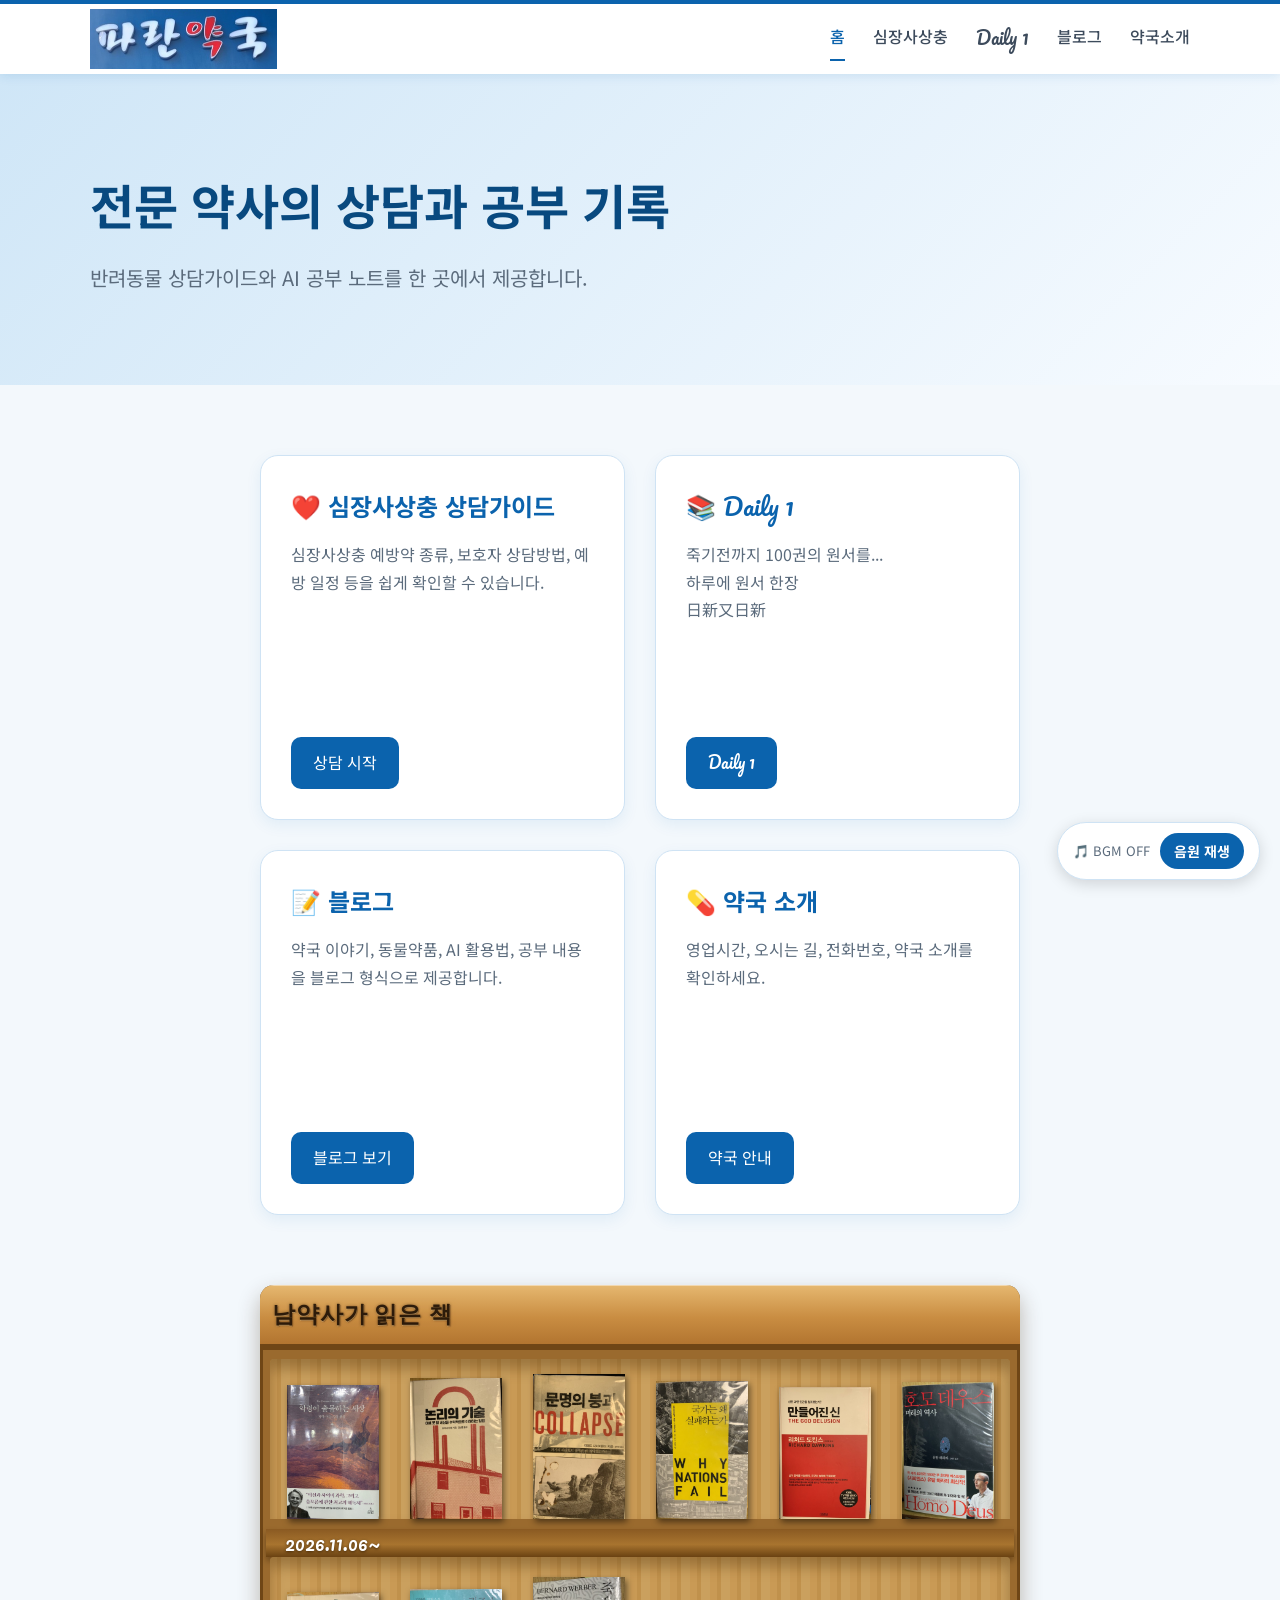
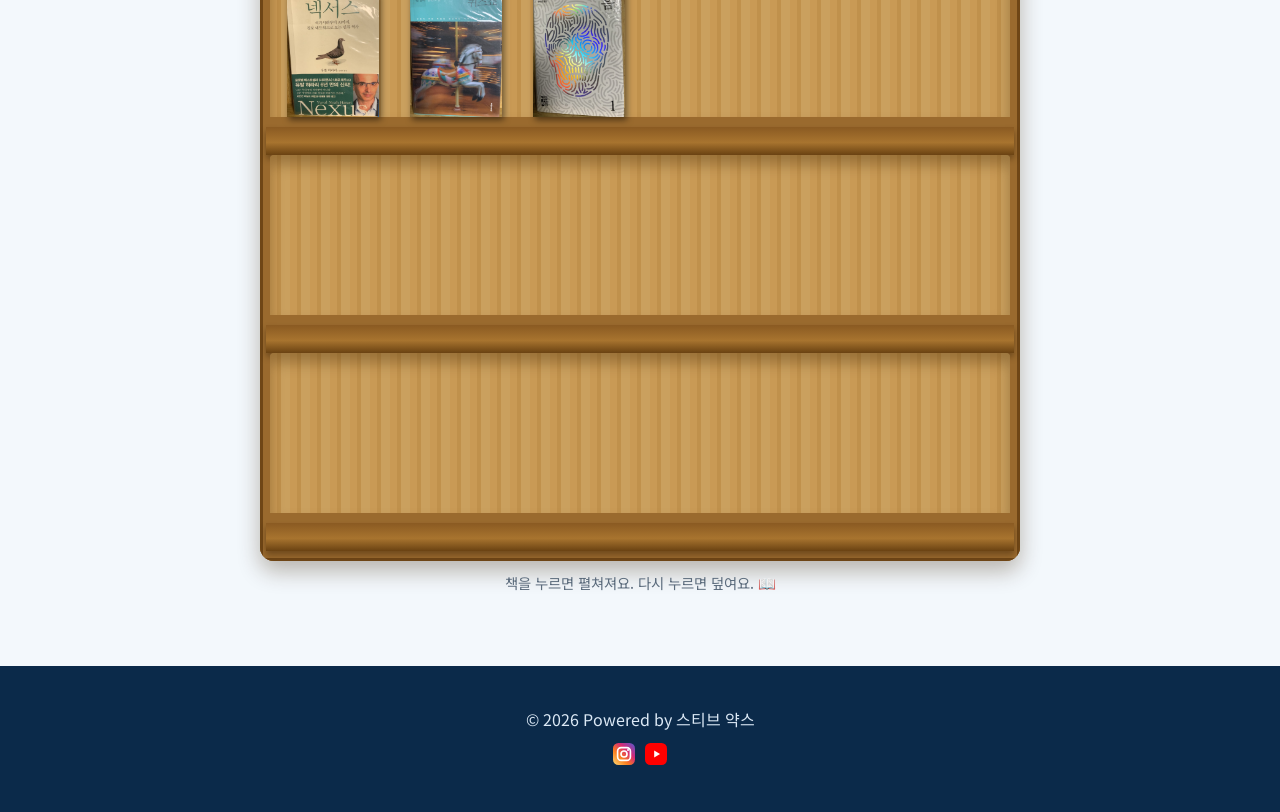
==== index.html @ 3ac812b0 "Anchor links for the 8 new books on the read-books shelf Co-Authored-By: Claude Sonnet 5.5 <noreply@" ====
<!DOCTYPE html>
<html lang="ko">
<head>
<meta charset="UTF-8">
<meta name="viewport" content="width=device-width, initial-scale=1.0">
<title>파란약국</title>
<link rel="icon" href="favicon-paran.ico?v=3" sizes="any">
<link rel="icon" type="image/png" sizes="32x32" href="favicon-paran-32.png?v=3">
<link rel="apple-touch-icon" href="favicon-paran-180.png?v=3">

<link rel="preconnect" href="https://fonts.googleapis.com">
<link rel="stylesheet" href="https://fonts.googleapis.com/css2?family=Pacifico&display=swap">
<link rel="stylesheet" href="style.css?v=20261079">

</head>

<body>

<header>

<div class="container">

<nav>

<a class="logo" href="index.html"><img src="sign.png" alt="파란약국"></a>

<div class="menu">

<a href="index.html" class="active">홈</a>

<a href="heartworm.html">심장사상충</a>

<a class="daily-link" href="study/index.html">Daily 1</a>

<a href="https://namyaksa.wixsite.com/paran" target="_blank" rel="noopener noreferrer">블로그</a>

<a href="https://map.naver.com/p/search/%ED%8C%8C%EB%9E%80%EC%95%BD%EA%B5%AD/place/11704833?placePath=/home?bk_query=%ED%8C%8C%EB%9E%80%EC%95%BD%EA%B5%AD&entry=pll&from=map&fromNxList=true&fromPanelNum=2&timestamp=202610221010&locale=ko&svcName=map_pcv5&searchText=%ED%8C%8C%EB%9E%80%EC%95%BD%EA%B5%AD&searchType=place&c=15.00,0,0,0,dh">약국소개</a>

</div>

</nav>

</div>

</header>

<section class="hero">

<div class="container">

<h1>전문 약사의 상담과 공부 기록</h1>

<p>

반려동물 상담가이드와 AI 공부 노트를 한 곳에서 제공합니다.

</p>

</div>

</section>

<div class="container">

<div class="cards">

<div class="card">

<h2>❤️ 심장사상충 상담가이드</h2>

<p>

심장사상충 예방약 종류, 보호자 상담방법,

예방 일정 등을 쉽게 확인할 수 있습니다.

</p>

<a class="btn" href="heartworm.html">

상담 시작

</a>

</div>

<div class="card">

<h2>📚 <span class="daily-font">Daily 1</span></h2>

<p>

죽기전까지 100권의 원서를...
<br>
하루에 원서 한장
<br>
日新又日新  

</p>

<a class="btn daily-link" href="study/index.html">

Daily 1

</a>

</div>

<div class="card">

<h2>📝 블로그</h2>

<p>

약국 이야기,

동물약품,

AI 활용법,

공부 내용을

블로그 형식으로 제공합니다.

</p>

<a class="btn" href="https://namyaksa.wixsite.com/paran">

블로그 보기

</a>

</div>

<div class="card">

<h2>💊 약국 소개</h2>

<p>

영업시간,

오시는 길,

전화번호,

약국 소개를 확인하세요.

</p>

<a class="btn" href="https://map.naver.com/p/search/%ED%8C%8C%EB%9E%80%EC%95%BD%EA%B5%AD/place/11704833?placePath=/home?bk_query=%ED%8C%8C%EB%9E%80%EC%95%BD%EA%B5%AD&entry=pll&from=map&fromNxList=true&fromPanelNum=2&timestamp=202610221010&locale=ko&svcName=map_pcv5&searchText=%ED%8C%8C%EB%9E%80%EC%95%BD%EA%B5%AD&searchType=place&c=15.00,0,0,0,dh">

약국 안내

</a>

</div>

</div>



<div class="bookcase-section home-case" id="readCase">
<div class="bc-wrap">
<div class="bc-bar"><div class="bc-bar-title">남약사가 읽은 책</div></div>
<div class="bc" id="readBody"></div>
</div>
<p class="bc-note" style="text-align:center;">책을 누르면 펼쳐져요. 다시 누르면 덮여요. 📖</p>
</div>
<script>
(function(){
  // 원서가 아닌, 남약사가 읽은 책. 새로 읽은 책은 한 줄씩 추가하세요. (title, year=읽은 때, cover, spread=펼친 쪽 사진, color)
  var BOOKS=[
    {title:'악령이 출몰하는 세상',year:'2026.11.06~',cover:'books/demon-haunted-world.jpg',spread:'books/spread-demon-haunted-world.jpg',url:'https://namyaksa.wixsite.com/paran/%EB%B3%B5%EC%A0%9C-%EC%9B%90%EC%84%9C-%EC%9D%BD%EA%B8%B0#demon',color:'#4a3358'},
    {title:'논리의 기술',year:'',cover:'books/logic-art.jpg',spread:'books/spread-logic-art.jpg',url:'https://namyaksa.wixsite.com/paran/%EB%B3%B5%EC%A0%9C-%EC%9B%90%EC%84%9C-%EC%9D%BD%EA%B8%B0#logic',color:'#555'},
    {title:'문명의 붕괴',year:'',cover:'books/collapse.jpg',spread:'books/spread-collapse.jpg',url:'https://namyaksa.wixsite.com/paran/%EB%B3%B5%EC%A0%9C-%EC%9B%90%EC%84%9C-%EC%9D%BD%EA%B8%B0#collapse',color:'#555'},
    {title:'국가는 왜 실패하는가',year:'',cover:'books/why-nations-fail.jpg',spread:'books/spread-why-nations-fail.jpg',url:'https://namyaksa.wixsite.com/paran/%EB%B3%B5%EC%A0%9C-%EC%9B%90%EC%84%9C-%EC%9D%BD%EA%B8%B0#whynationsfail',color:'#555'},
    {title:'만들어진 신',year:'',cover:'books/god-delusion.jpg',spread:'books/spread-god-delusion.jpg',url:'https://namyaksa.wixsite.com/paran/%EB%B3%B5%EC%A0%9C-%EC%9B%90%EC%84%9C-%EC%9D%BD%EA%B8%B0#delusion',color:'#555'},
    {title:'호모 데우스',year:'',cover:'books/homo-deus.jpg',spread:'books/spread-homo-deus.jpg',url:'https://namyaksa.wixsite.com/paran/%EB%B3%B5%EC%A0%9C-%EC%9B%90%EC%84%9C-%EC%9D%BD%EA%B8%B0#homodeus',color:'#555'},
    {title:'넥서스',year:'',cover:'books/nexus.jpg',spread:'books/spread-nexus.jpg',url:'https://namyaksa.wixsite.com/paran/%EB%B3%B5%EC%A0%9C-%EC%9B%90%EC%84%9C-%EC%9D%BD%EA%B8%B0#nexus',color:'#555'},
    {title:'퀴즈쇼',year:'',cover:'books/quiz-show.jpg',spread:'books/spread-quiz-show.jpg',url:'https://namyaksa.wixsite.com/paran/%EB%B3%B5%EC%A0%9C-%EC%9B%90%EC%84%9C-%EC%9D%BD%EA%B8%B0#quizzshow',color:'#555'},
    {title:'죽음 1',year:'',cover:'books/death-1.jpg',spread:'books/spread-death-1.jpg',url:'https://namyaksa.wixsite.com/paran/%EB%B3%B5%EC%A0%9C-%EC%9B%90%EC%84%9C-%EC%9D%BD%EA%B8%B0#death',color:'#555'}
  ];
  var ROWS=4, PER=6, body=document.getElementById('readBody'); if(!body) return;
  function closeAll(except){ var o=body.querySelectorAll('.opening'); for(var i=0;i<o.length;i++) if(o[i]!==except) o[i].classList.remove('opening'); }
  body.addEventListener('click',function(e){
    var bk=e.target.closest&&e.target.closest('.bc-book'); if(!bk){ closeAll(); return; }
    var bd=BOOKS[[].indexOf.call(body.querySelectorAll('.bc-book'),bk)]||{};
    if(bk.classList.contains('opening')){ bk.classList.remove('opening'); return; }
    closeAll(bk);
    var rr=bk.getBoundingClientRect(), cc=body.getBoundingClientRect(), w=rr.width;
    var lo=cc.left+6-rr.left+w, hi=cc.right-6-rr.left-w, sh=Math.min(Math.max(w/2,lo),Math.max(hi,lo));
    bk.style.setProperty('--shift',sh+'px'); bk.classList.add('opening');
    if(bd.url){ setTimeout(function(){ location.href=bd.url; setTimeout(function(){ bk.classList.remove('opening'); },2500); },1300); }
  });
  window.addEventListener('pageshow',function(){ closeAll(); });
  for(var r=0;r<ROWS;r++){
    var row=document.createElement('div'); row.className='bc-row';
    var slots=document.createElement('div'); slots.className='bc-slots';
    for(var c=0;c<PER;c++){
      var slot=document.createElement('div'); slot.className='bc-slot';
      var b=BOOKS[r*PER+c];
      if(b){
        var el=document.createElement('div'); el.className='bc-book'; el.style.cursor='pointer'; el.title=b.title+(b.url?' — 누르면 책 소개로 이동':'');
        if(b.spread){ el.classList.add('has-sp'); el.style.setProperty('--sp','url('+new URL(b.spread,location.href).href+')'); var pg=document.createElement('div'); pg.className='bc-pages'; el.appendChild(pg); }
        if(b.cover){ var im=document.createElement('img'); im.src=b.cover; im.alt=b.title; im.loading='lazy';
          var cv=document.createElement('div'); cv.className='bc-cover'; cv.appendChild(im);
          if(b.spread){ var bb=document.createElement('div'); bb.className='bc-back'; cv.appendChild(bb); }
          el.appendChild(cv); }
        else { el.style.background=b.color; var t=document.createElement('div'); t.className='bc-t'; t.textContent=b.title; el.appendChild(t); }
        slot.appendChild(el);
      }
      slots.appendChild(slot);
    }
    row.appendChild(slots); body.appendChild(row);
    var plank=document.createElement('div'); plank.className='bc-plank';
    for(var k=0;k<PER;k++){ var yr=document.createElement('div'); yr.className='bc-year'; var bk2=BOOKS[r*PER+k]; yr.textContent=(bk2&&bk2.year)?bk2.year:''; plank.appendChild(yr); }
    body.appendChild(plank);
  }
})();
</script>

</div>

<footer>

© 2026 Powered by 스티브 약스
<br><span class="footer-tools"><a class="hit-counter" href="https://hits.sh/namyaksa.github.io/index/" target="_blank" rel="noopener noreferrer" title="방문자 수"><img src="https://hits.sh/namyaksa.github.io/index.svg?label=%EC%A1%B0%ED%9A%8C%EC%88%98&color=0b63ad&labelColor=0b2a4a&style=flat-square" alt="조회수" height="20" onerror="this.parentNode.style.display='none'"></a><a class="sns-link" href="https://www.instagram.com/nam_possible" target="_blank" rel="noopener noreferrer" title="인스타그램" aria-label="인스타그램"><svg viewBox="0 0 24 24" width="22" height="22" aria-hidden="true"><defs><linearGradient id="iga" x1="0" y1="1" x2="1" y2="0"><stop offset="0" stop-color="#feda75"/><stop offset=".35" stop-color="#fa7e1e"/><stop offset=".65" stop-color="#d62976"/><stop offset="1" stop-color="#4f5bd5"/></linearGradient></defs><rect width="24" height="24" rx="6" fill="url(#iga)"/><rect x="5" y="5" width="14" height="14" rx="4" fill="none" stroke="#fff" stroke-width="1.8"/><circle cx="12" cy="12" r="3.3" fill="none" stroke="#fff" stroke-width="1.8"/><circle cx="16.4" cy="7.6" r="1.1" fill="#fff"/></svg></a><a class="sns-link" href="https://www.youtube.com/channel/UCJ436Z4bcXkbFxcrO3i72GA?view_as=subscriber" target="_blank" rel="noopener noreferrer" title="유튜브" aria-label="유튜브"><svg viewBox="0 0 24 24" width="22" height="22" aria-hidden="true"><rect width="24" height="24" rx="6" fill="#ff0000"/><path d="M10 8.2v7.6l6.4-3.8z" fill="#fff"/></svg></a></span>

</footer>
<!-- BGM 오디오 및 ON/OFF 버튼 -->
<audio id="bgmAudio" loop preload="none">
<source src="home-bgm.mp3" type="audio/mp3">
</audio>
<div class="bgm-player-box">
<span class="bgm-status" id="bgmStatus">🎵 BGM OFF</span>
<button class="bgm-btn" id="bgmToggleBtn" type="button">음원 재생</button>
</div>
<script>
(function(){
var a=document.getElementById("bgmAudio"),b=document.getElementById("bgmToggleBtn"),t=document.getElementById("bgmStatus");
b.addEventListener("click",function(){
if(a.paused){a.play().then(function(){b.textContent="음원 정지";t.textContent="🎵 BGM ON";}).catch(function(){alert("오디오를 재생하지 못했어요.");});}
else{a.pause();b.textContent="음원 재생";t.textContent="🎵 BGM OFF";}
});
})();
</script>
<script src="app.js"></script>
</body>
</html>
---- style.css ----
/* ===========================
   파란약국 홈페이지
   style.css  (홈 · 공부방 공통, 파란약국 블루톤)
=========================== */

/* Google Font */
@import url('https://fonts.googleapis.com/css2?family=Noto+Sans+KR:wght@300;400;500;700&family=Pacifico&display=swap');

/* 파란약국 색상 (간판의 파란색 기준) */
:root{
    --blue:#0b63ad;        /* 대표 파랑 */
    --blue-dark:#08497f;   /* 진한 파랑 (호버, 강조 제목) */
    --blue-soft:#e4f1fb;   /* 연한 파랑 (태그, 구분선) */
    --blue-line:#cfe3f4;   /* 카드 테두리 */
    --hero-from:#cfe6f7;
    --hero-to:#f7fbff;
    --bg:#f3f8fc;
    --text:#1f2d3d;
    --sub:#5b6b7c;
    --navy:#0b2a4a;        /* 푸터 */
}

/* Reset */
*{
    margin:0;
    padding:0;
    box-sizing:border-box;
}

html{
    scroll-behavior:smooth;
}

body{
    font-family:'Noto Sans KR',sans-serif;
    background:var(--bg);
    color:var(--text);
    line-height:1.7;
}

/* 공통 */
.container{
    width:1100px;
    max-width:95%;
    margin:auto;
}

/* Header */

header{
    background:#ffffff;
    border-top:4px solid var(--blue);
    box-shadow:0 2px 10px rgba(11,99,173,.12);
    position:sticky;
    top:0;
    z-index:999;
}

nav{
    display:flex;
    justify-content:space-between;
    align-items:center;
    height:70px;
}

.logo{
    font-size:28px;
    font-weight:700;
    color:var(--blue);
    text-decoration:none;
}

.logo img{
    display:block;
    height:60px;
    width:auto;
}

.menu{
    display:flex;
    gap:28px;
}

.menu a{
    text-decoration:none;
    color:#3d4b5c;
    font-weight:500;
    padding:6px 0;
    border-bottom:2px solid transparent;
    transition:.25s;
}

.menu a:hover,
.menu a.active{
    color:var(--blue);
    border-bottom-color:var(--blue);
}

/* Daily 1 은 어디서나 손글씨 로고체 */
.daily-font,
.daily-link{
    font-family:'Pacifico','Brush Script MT',cursive !important;
    font-weight:400 !important;
}
.menu a.daily-link{
    font-size:1.1em;
}

/* 메뉴 안의 Daily 1 은 메뉴 글자색을 따라가게 (선택됐을 때 흰색) */
.menu a .daily-font{
    color:inherit;
}

/* Hero */

.hero{
    background:linear-gradient(135deg,var(--hero-from),var(--hero-to));
    padding:90px 0;
}

.hero h1{
    font-size:48px;
    color:var(--blue-dark);
    margin-bottom:15px;
}

.hero p{
    font-size:20px;
    color:var(--sub);
}

/* 카드 */

.cards{
    display:grid;
    grid-template-columns:repeat(2,minmax(0,1fr));
    gap:30px;
    max-width:760px;
    margin:70px auto;
}

.card{
    aspect-ratio:1/1;
    display:flex;
    flex-direction:column;
    justify-content:space-between;
    align-items:flex-start;
    background:white;
    border:1px solid var(--blue-line);
    border-radius:18px;
    padding:30px;
    box-shadow:0 5px 15px rgba(11,99,173,.08);
    transition:.25s;
}

.card:hover{
    transform:translateY(-8px);
    box-shadow:0 10px 25px rgba(11,99,173,.16);
}

.card h2{
    color:var(--blue);
    margin-bottom:15px;
    font-size:24px;
}

.card p{
    color:var(--sub);
    margin-bottom:20px;
    flex:1;
}

/* 버튼 */

.btn{
    display:inline-block;
    padding:12px 22px;
    background:var(--blue);
    color:white;
    border-radius:10px;
    text-decoration:none;
    transition:.25s;
}

.btn:hover{
    background:var(--blue-dark);
}

/* 본문 링크 */

.post-detail a{
    color:var(--blue);
}

/* 입력칸 */

input[type="text"]:focus{
    outline:2px solid var(--blue);
    border-color:var(--blue);
}

/* Footer */

footer{
    background:var(--navy);
    color:#dbe8f5;
    padding:40px;
    text-align:center;
    margin-top:70px;
}

.hit-counter{display:inline-block;margin-top:10px;line-height:0;}
.footer-tools{display:inline-flex;align-items:center;gap:10px;margin-top:10px;}
.footer-tools .hit-counter{margin-top:0;}
.sns-link{display:inline-block;line-height:0;transition:transform .2s;}
.sns-link:hover{transform:translateY(-2px);}
.hit-footer{text-align:center;padding:26px 16px 30px;color:#5b6b7c;font-size:14px;}

/* 모바일 */

@media(max-width:768px){

nav{
    flex-direction:column;
    height:auto;
    padding:20px 0;
}

.menu{
    margin-top:12px;
    width:100%;
    display:grid;
    grid-template-columns:repeat(6,1fr);
    gap:8px;
    padding:0 4px 4px;
}

.menu a{
    grid-column:span 2;
}

.menu a:nth-child(n+4){
    grid-column:span 3;
}

.menu a{
    text-align:center;
    padding:10px 4px;
    font-size:14px;
    background:var(--blue-soft);
    border:1px solid var(--blue-line);
    border-radius:10px;
    border-bottom:1px solid var(--blue-line);
    white-space:nowrap;
}

.menu a:hover,
.menu a.active{
    background:var(--blue);
    color:#fff;
    border-color:var(--blue);
}

.hero{
    padding:60px 20px;
}

.hero h1{
    font-size:34px;
}

.hero p{
    font-size:17px;
}

.cards{
    gap:14px;
}

.card{
    aspect-ratio:auto;
    padding:18px;
}

.card h2{
    font-size:17px;
    margin-bottom:8px;
}

.card p{
    font-size:13px;
    line-height:1.5;
    margin-bottom:10px;
}

.btn{
    padding:9px 14px;
    font-size:14px;
}

/* 공부방: 좁은 화면에서 양옆 여백 */
.search-box,
.toolbar,
.post-list{
    padding-left:16px;
    padding-right:16px;
}

}

/* 홈 BGM 플레이어 (오른쪽 아래 떠 있는 버튼) */
.bgm-player-box{
    position:fixed;
    bottom:20px;
    right:20px;
    background:#fff;
    padding:10px 15px;
    border-radius:30px;
    box-shadow:0 4px 15px rgba(0,0,0,.15);
    display:flex;
    align-items:center;
    gap:10px;
    z-index:1000;
    border:1px solid var(--blue-line);
}
.bgm-btn{
    background:var(--blue);
    color:#fff;
    border:none;
    padding:8px 14px;
    border-radius:20px;
    cursor:pointer;
    font-weight:bold;
    font-size:14px;
    font-family:inherit;
    transition:background .2s;
}
.bgm-btn:hover{background:var(--blue-dark)}
.bgm-status{font-size:13px;color:var(--sub)}
/* 맨 위로 버튼이 BGM 플레이어에 가려지지 않게 */
#topBtn{bottom:90px !important;z-index:1001 !important}

/* 책장 (홈) */
.bc{border-radius:12px;background:#9a6a2e;padding:12px 10px 10px;box-shadow:inset 0 0 0 3px #6f4616,0 8px 18px rgba(60,35,5,.3);}
.bc-row{position:relative;margin-bottom:10px;padding:0 4px;border-radius:4px 4px 0 0;
  background:repeating-linear-gradient(90deg,#c99a55 0,#c99a55 7px,#c0914c 7px,#c0914c 11px,#caa05e 11px,#caa05e 20px);box-shadow:inset 0 10px 14px rgba(70,40,5,.35);}
.bc-row:last-child{margin-bottom:0;}
.bc-slots{display:grid;grid-template-columns:repeat(6,1fr);gap:6px;align-items:end;min-height:96px;padding:10px 0 0;}
.bc-slot{margin:0 auto;width:100%;max-width:56px;}
.bc-year{text-align:center;font-family:'Pacifico','Brush Script MT',cursive;font-weight:400;font-size:.78rem;line-height:1;color:#fff;text-shadow:0 1px 3px rgba(60,35,5,.9);white-space:nowrap;}
.bc-book{display:block;width:100%;aspect-ratio:2/3;border-radius:2px 4px 4px 2px;overflow:hidden;position:relative;text-decoration:none;box-shadow:2px 3px 6px rgba(0,0,0,.45),inset 3px 0 0 rgba(255,255,255,.22);}
a.bc-book{cursor:pointer;transition:transform .15s;}a.bc-book:hover{transform:translateY(-5px);}
.bc-book:has(img){box-shadow:none;overflow:visible;border-radius:0;aspect-ratio:5/8;}
.bc-book img{width:100%;height:100%;object-fit:contain;object-position:bottom;display:block;filter:drop-shadow(2px 3px 3px rgba(0,0,0,.5));}
.bc-book .bc-t{min-height:100%;}
.bc-book .bc-t{display:flex;align-items:center;justify-content:center;text-align:center;width:100%;height:100%;padding:4px;color:#fff;font-weight:800;font-size:.55rem;line-height:1.25;word-break:keep-all;}
.bc-plank{display:grid;grid-template-columns:repeat(6,1fr);gap:6px;align-items:center;min-height:20px;padding:2px 8px;margin:0 -4px;background:linear-gradient(180deg,#8a5a22 0%,#a8742f 55%,#6a4212 100%);box-shadow:0 4px 6px rgba(50,28,4,.4);}
.bc-note{font-size:.82rem;color:var(--sub);margin:8px 2px 0;}
@media(min-width:769px){.bc-slot{max-width:92px;}.bc-year{font-size:1.15rem;}.bc-plank{min-height:28px;padding:3px 8px;}.bc-slots{min-height:160px;}}
.bookcase-section{scroll-margin-top:80px;max-width:760px;margin:0 auto 70px;}
.bookcase-section h2{font-size:1.25rem;color:var(--blue-dark);margin:0 0 12px;text-align:center;}
.bookcase-section h2 small{font-size:.75rem;color:var(--sub);font-weight:600;margin-left:6px;}

/* 책장 윗줄: 나무 막대 + 버튼 */
.bc-wrap{border-radius:14px;overflow:hidden;box-shadow:0 10px 22px rgba(60,35,5,.32);background:#6f4616;}
.bc-bar{display:flex;align-items:center;justify-content:space-between;gap:8px;padding:10px 12px;
  background:linear-gradient(180deg,#e6b870 0%,#c98d42 55%,#b27530 100%);border-bottom:3px solid #6f4616;box-shadow:inset 0 1px 0 rgba(255,255,255,.45);}
.bc-bar-title{flex:1;text-align:left;font-family:'Gungsuh','GungsuhChe','궁서','궁서체','Batang','Noto Serif KR',serif;font-weight:700;font-size:1.45rem;letter-spacing:.04em;color:#1c0f04;opacity:.9;text-shadow:0 1px 0 rgba(255,225,170,.35),0 0 3px rgba(40,18,0,.55),1px 1px 1px rgba(40,18,0,.4);}
.bc-btn{display:inline-block;min-width:72px;text-align:center;padding:7px 12px;border-radius:8px;text-decoration:none;color:#fff;font-weight:800;font-size:.88rem;
  text-shadow:0 -1px 0 rgba(80,45,5,.7);background:linear-gradient(180deg,#d89a50 0%,#b97a32 55%,#a86a26 100%);
  border:1px solid #7a4c18;box-shadow:inset 0 1px 0 rgba(255,255,255,.45),0 1px 2px rgba(60,35,5,.4);}
.bc-btn:hover{filter:brightness(1.08);}
.bc-btn:active{filter:brightness(.92);}
.bc-wrap .bc{border-radius:0;box-shadow:inset 0 0 0 3px #6f4616;}

/* 책 펼침 효과: 책장에 꽂힌 자리 그대로, 책 크기 그대로 펼쳐져요 */
.bc-slot{perspective:700px;}
.bc-book .bc-cover{position:absolute;inset:0;transform-style:preserve-3d;transform-origin:left center;}
.bc-book .bc-cover img{position:absolute;inset:0;backface-visibility:hidden;-webkit-backface-visibility:hidden;}
.bc-book .bc-back{position:absolute;inset:0;backface-visibility:hidden;-webkit-backface-visibility:hidden;transform:rotateY(180deg);background:url(books/page.svg) 0 0/100% 100%;box-shadow:inset -6px 0 8px rgba(110,80,30,.35);}
.bc-book .bc-pages{position:absolute;inset:2% 1% 1% 3%;background:url(books/page.svg) 0 0/100% 100%;box-shadow:0 2px 5px rgba(0,0,0,.45),inset 5px 0 6px rgba(110,80,30,.4);opacity:0;}
.bc-book.opening{z-index:20;animation:bcShift .9s ease-in-out forwards;}
.bc-book.opening .bc-pages{opacity:1;}
.bc-book.opening .bc-cover{animation:bcOpen .9s cubic-bezier(.45,.05,.3,1) forwards;}
@keyframes bcShift{from{transform:translateX(0)}to{transform:translateX(var(--shift,50%))}}
@keyframes bcOpen{0%{transform:rotateY(0)}20%{transform:rotateY(0)}100%{transform:rotateY(-180deg)}}
@media (prefers-reduced-motion:reduce){.bc-book.opening,.bc-book.opening .bc-cover{animation-duration:.01s}}

.bc-book.has-sp .bc-pages{inset:0;background:var(--sp) 100% 0/200% 100%;box-shadow:0 2px 6px rgba(0,0,0,.5);border-radius:0 2px 2px 0;}
.bc-book.has-sp .bc-back{background:var(--sp) 0 0/200% 100%;box-shadow:0 2px 6px rgba(0,0,0,.5);border-radius:2px 0 0 2px;}

/* Daily 1 페이지: 영상 오른쪽에 책장 */
.vrow{display:flex;gap:22px;align-items:flex-start;justify-content:center;margin:20px 0;}
.vrow .video-container{flex:0 0 315px;margin:0;}
.vrow .bookcase-section{flex:1;min-width:0;max-width:640px;margin:0;scroll-margin-top:80px;container-type:inline-size;}
@media(max-width:760px){.vrow{flex-direction:column;align-items:center;}.vrow .video-container{flex:none;margin:0 auto;}.vrow .bookcase-section{width:100%;}}
@container (max-width:559px){.bc-slot{max-width:56px;}.bc-year{font-size:.78rem;}.bc-plank{min-height:20px;padding:2px 8px;}.bc-slots{min-height:96px;}}

/* 영상 아래에 책장: 세로로 쌓기 */
.vrow{flex-direction:column;align-items:center;gap:18px;}
.vrow .video-container{flex:none;margin:0 auto;}
.vrow .bookcase-section{width:100%;max-width:640px;}
.envy{text-align:center;font-size:1.05rem;line-height:1.7;margin:22px 0 8px;color:var(--blue-dark);}

/* 펼쳐진 책이 옆 책 위로 오도록 */
.bc-slot{position:relative;}
.bc-slot:has(.bc-book.opening){z-index:30;}

/* 일본어 손님용 안내 */
.ja-box{margin:22px 0;border:1px solid var(--blue-line);border-radius:12px;background:#f7fbff;padding:0;}
.ja-box summary{cursor:pointer;padding:13px 16px;font-weight:800;color:var(--blue-dark);list-style:none;}
.ja-box summary::-webkit-details-marker{display:none;}
.ja-box summary::after{content:'▾';float:right;opacity:.6;}
.ja-box[open] summary::after{content:'▴';}
.ja-box .ja-body{padding:2px 16px 16px;font-family:-apple-system,BlinkMacSystemFont,"Hiragino Sans","Yu Gothic",Meiryo,sans-serif;line-height:1.75;}
.ja-box h4{margin:16px 0 6px;color:var(--blue-dark);}
.ja-box .download-btn{display:inline-block;}

/* 더보기 */
details.more{margin:10px 0;}
details.more>summary{display:inline-block;cursor:pointer;list-style:none;padding:8px 18px;border:1px solid var(--blue-line);border-radius:999px;background:#fff;color:var(--blue-dark);font-weight:700;font-size:.92rem;}
details.more>summary::-webkit-details-marker{display:none;}
details.more>summary:hover{background:var(--blue-soft,#eef6ff);}
details.more .m-open{display:none;}
details.more[open]>summary .m-open{display:inline;}
details.more[open]>summary .m-closed{display:none;}
details.more[open]>summary{margin-bottom:10px;}

.jp-flag{width:20px;height:14px;vertical-align:-2px;margin-right:2px;}
.ja-box[hidden]{display:none;}

/* 日本語モード */
body.ja-mode .study-header,body.ja-mode .search-box,body.ja-mode .toolbar,body.ja-mode #posts,body.ja-mode #board,body.ja-mode .header .menu,body.ja-mode header .menu,body.ja-mode .notice-back{display:none!important;}
#jaPage{max-width:860px;margin:0 auto;padding:18px 16px 40px;}
#jaPage[hidden]{display:none;}
#jaPage .ja-top{text-align:center;margin-bottom:14px;}
#jaPage .ja-top h1{margin:6px 0;}
#jaPage .ja-top p{color:var(--sub);margin:4px 0 12px;}
.lang-btn{cursor:pointer;border:1px solid var(--blue-line);background:#fff;color:var(--blue-dark);font-weight:800;padding:9px 18px;border-radius:999px;font-size:.95rem;}
.lang-btn:hover{background:#eef6ff;}
.lang-btn .jp-flag{vertical-align:-3px;}
#jaPage .ja-box{margin-top:0;}
#jaPage .download-btn{display:inline-block;background:var(--blue-dark);color:#fff!important;text-decoration:none;font-weight:800;padding:11px 18px;border-radius:10px;}
#jaPage .ja-box{border:none;background:transparent;}

.home-case{max-width:760px;margin:34px auto 10px;}
.home-case .bc-note{margin:10px 0 0;color:var(--sub);font-size:.9rem;}
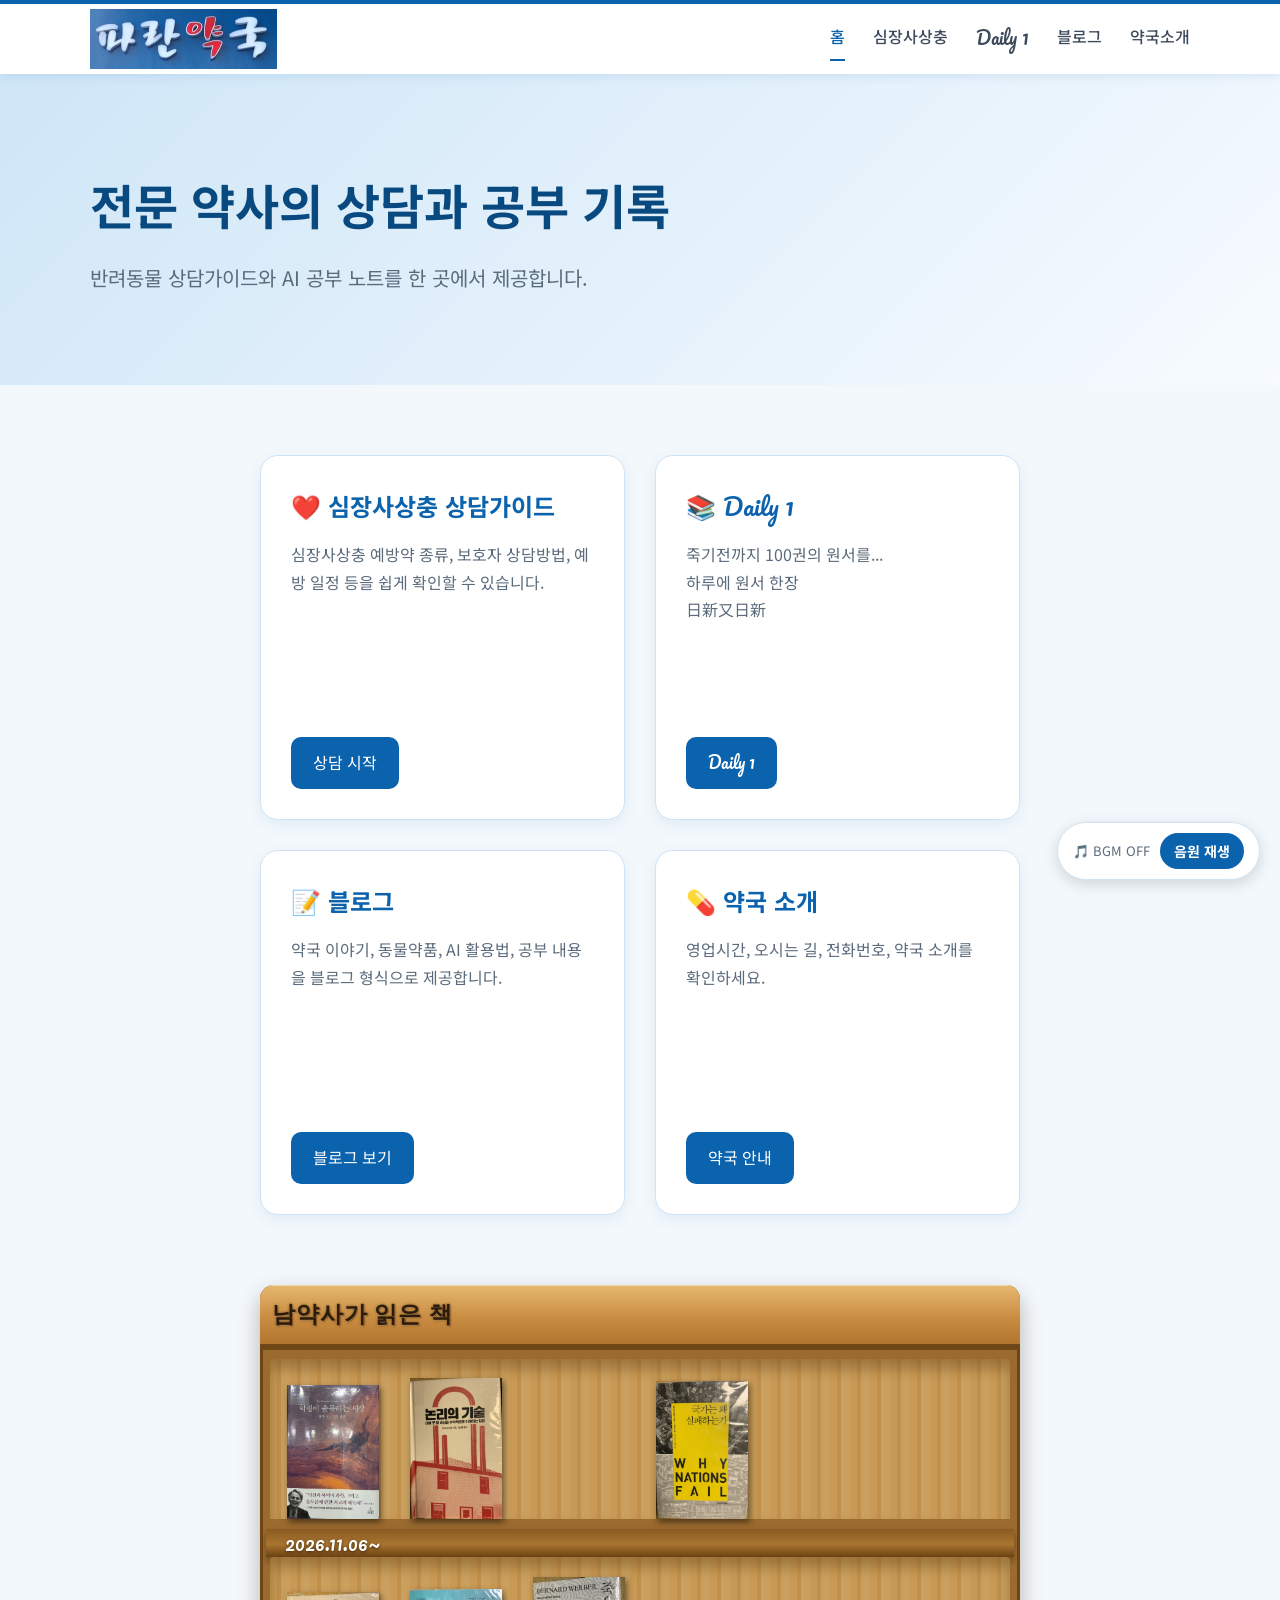
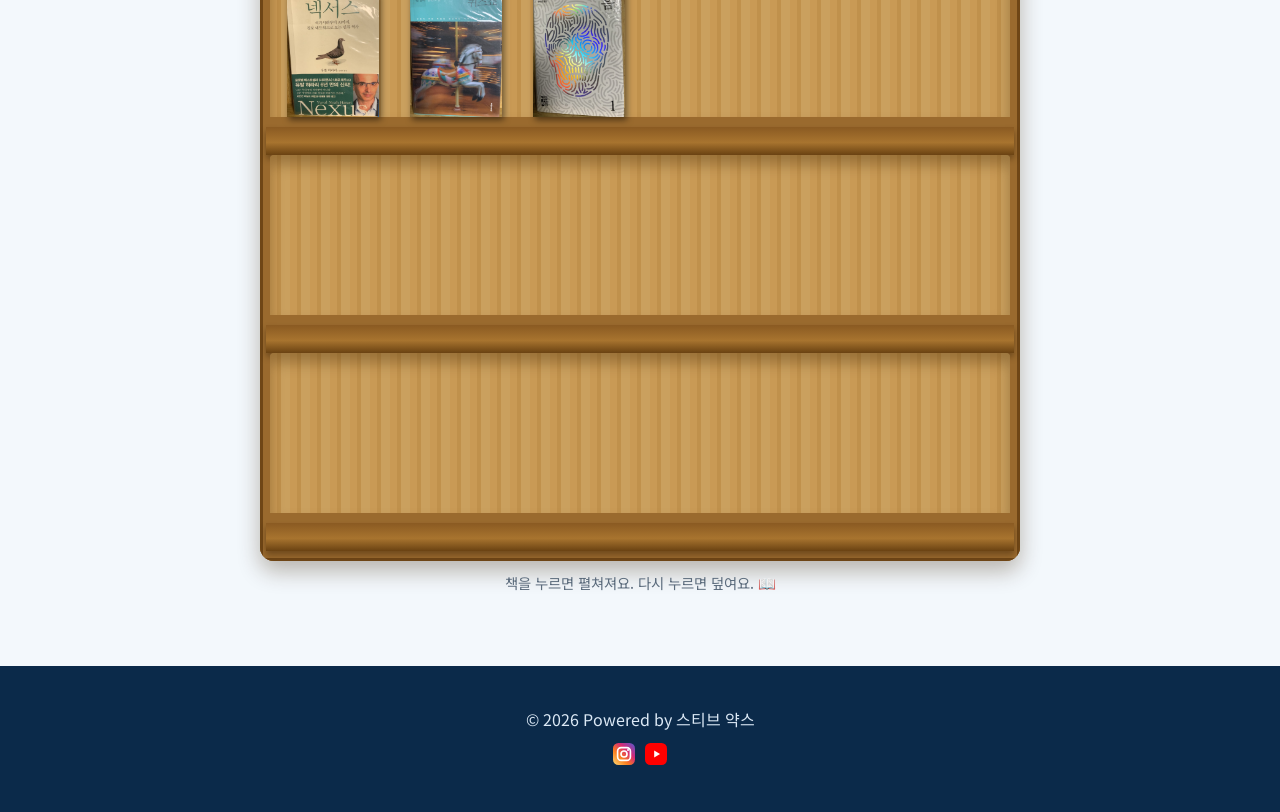
==== commit 2c113bc5: "Fix 퀴즈쇼 anchor to #quizshow Co-Authored-By: Claude Sonnet 5.5 <noreply@anthropic.com> Claude-Session" ====
--- a/index.html
+++ b/index.html
@@ -178,7 +178,7 @@
     {title:'만들어진 신',year:'',cover:'books/god-delusion.jpg',spread:'books/spread-god-delusion.jpg',url:'https://namyaksa.wixsite.com/paran/%EB%B3%B5%EC%A0%9C-%EC%9B%90%EC%84%9C-%EC%9D%BD%EA%B8%B0#delusion',color:'#555'},
     {title:'호모 데우스',year:'',cover:'books/homo-deus.jpg',spread:'books/spread-homo-deus.jpg',url:'https://namyaksa.wixsite.com/paran/%EB%B3%B5%EC%A0%9C-%EC%9B%90%EC%84%9C-%EC%9D%BD%EA%B8%B0#homodeus',color:'#555'},
     {title:'넥서스',year:'',cover:'books/nexus.jpg',spread:'books/spread-nexus.jpg',url:'https://namyaksa.wixsite.com/paran/%EB%B3%B5%EC%A0%9C-%EC%9B%90%EC%84%9C-%EC%9D%BD%EA%B8%B0#nexus',color:'#555'},
-    {title:'퀴즈쇼',year:'',cover:'books/quiz-show.jpg',spread:'books/spread-quiz-show.jpg',url:'https://namyaksa.wixsite.com/paran/%EB%B3%B5%EC%A0%9C-%EC%9B%90%EC%84%9C-%EC%9D%BD%EA%B8%B0#quizzshow',color:'#555'},
+    {title:'퀴즈쇼',year:'',cover:'books/quiz-show.jpg',spread:'books/spread-quiz-show.jpg',url:'https://namyaksa.wixsite.com/paran/%EB%B3%B5%EC%A0%9C-%EC%9B%90%EC%84%9C-%EC%9D%BD%EA%B8%B0#quizshow',color:'#555'},
     {title:'죽음 1',year:'',cover:'books/death-1.jpg',spread:'books/spread-death-1.jpg',url:'https://namyaksa.wixsite.com/paran/%EB%B3%B5%EC%A0%9C-%EC%9B%90%EC%84%9C-%EC%9D%BD%EA%B8%B0#death',color:'#555'}
   ];
   var ROWS=4, PER=6, body=document.getElementById('readBody'); if(!body) return;
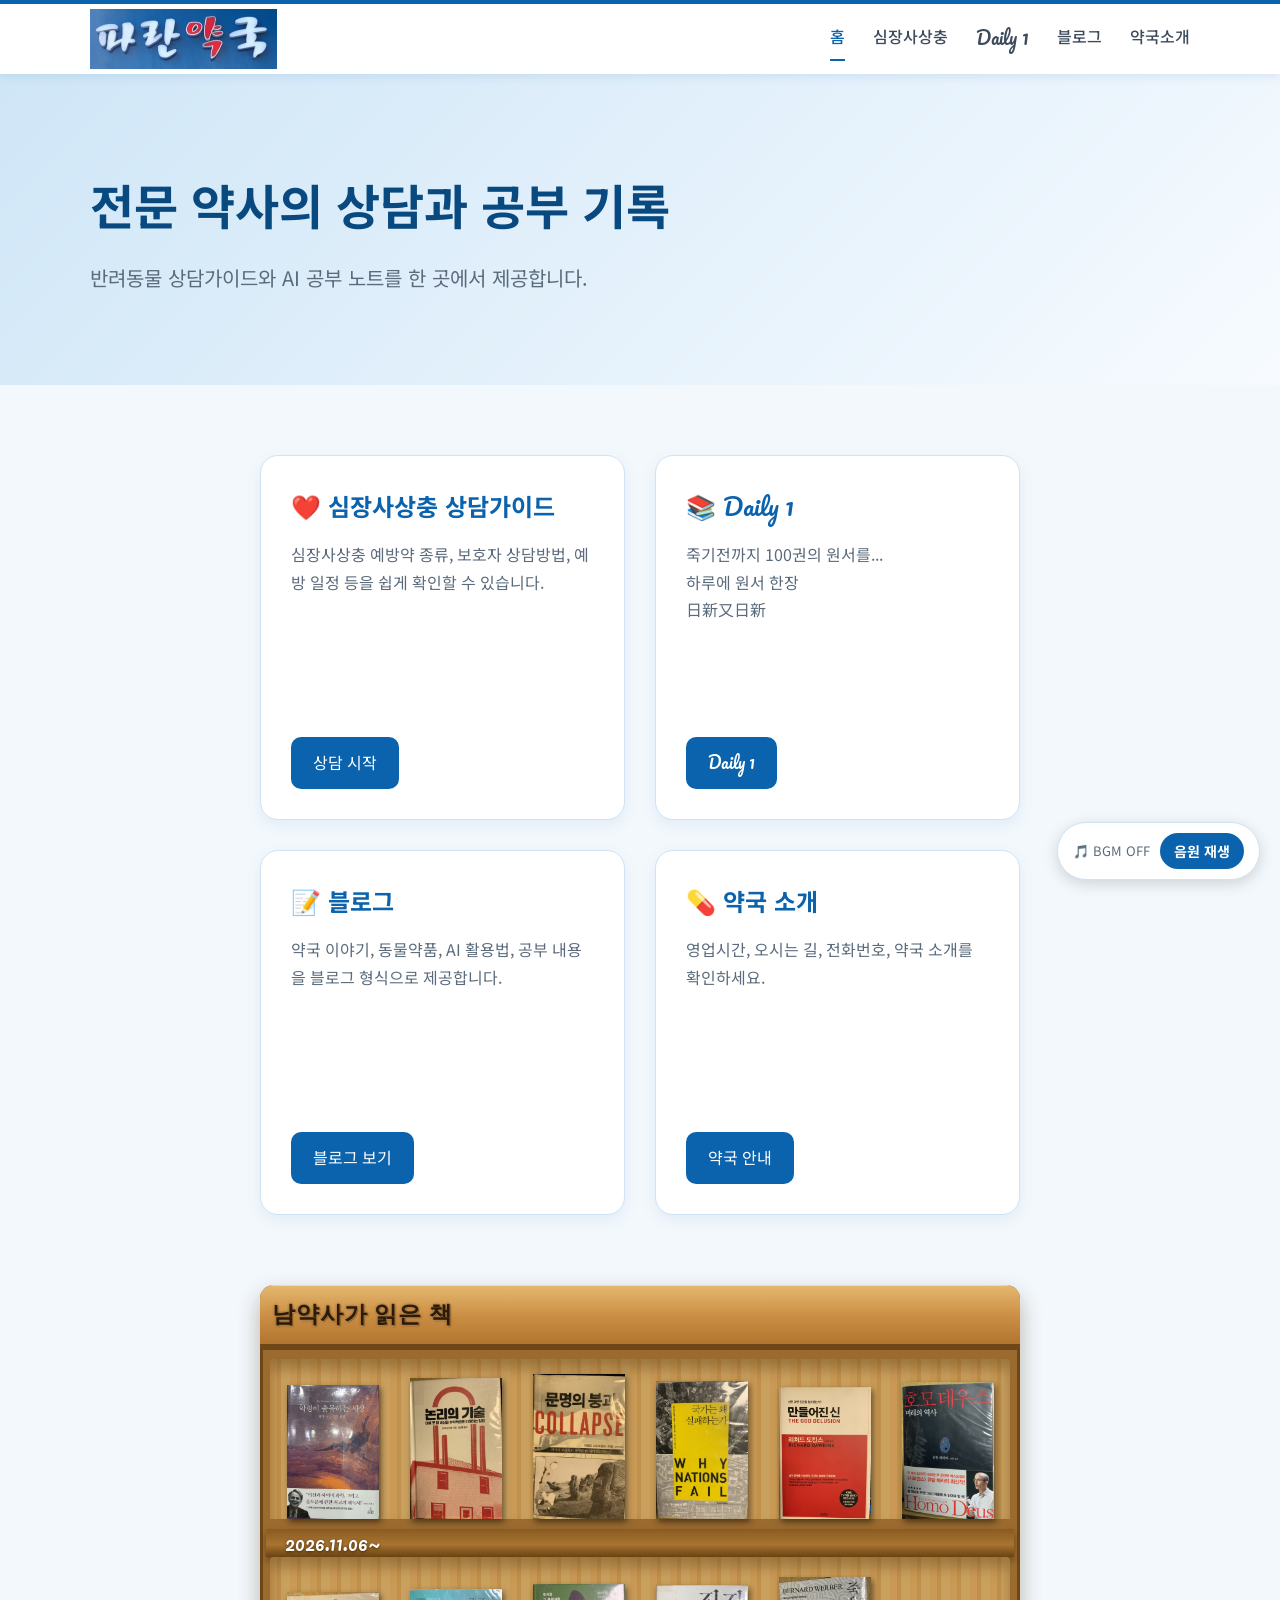
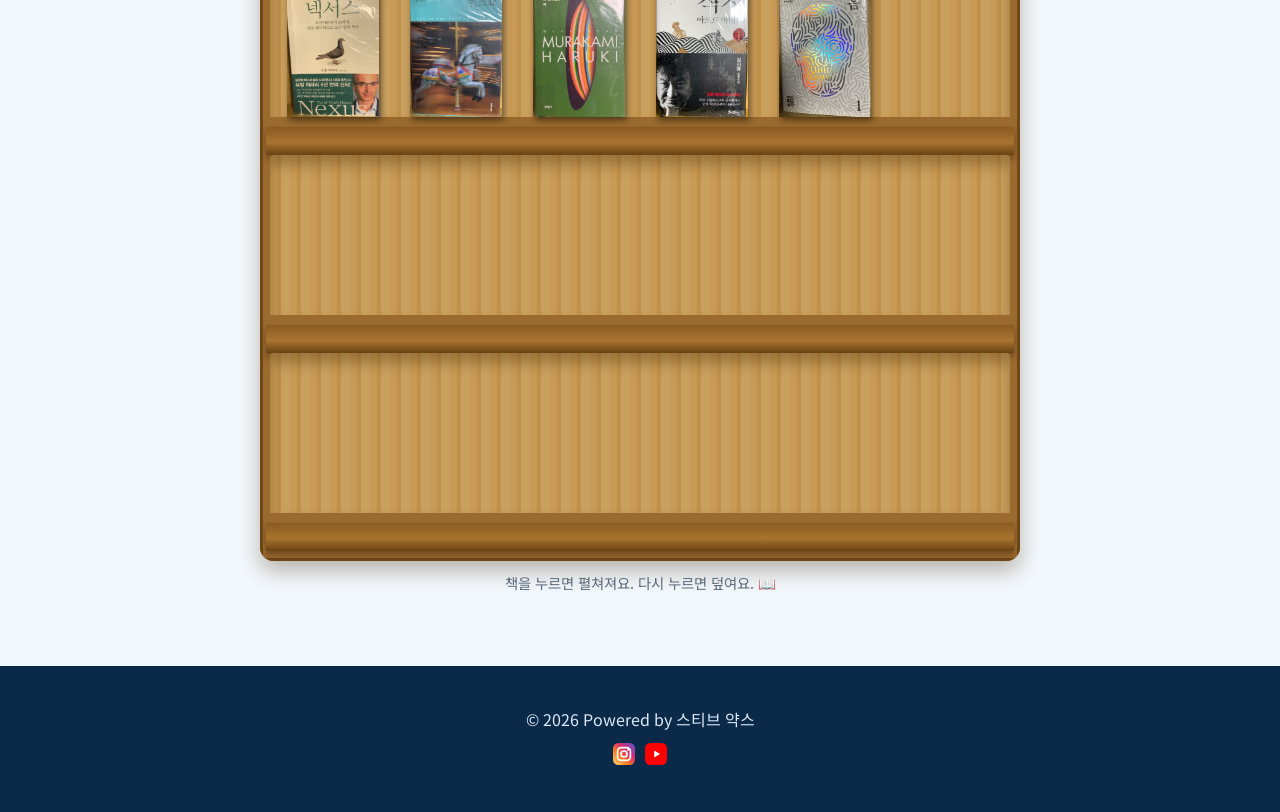
==== commit 7338e81a: "Read-books shelf: add 도시와 그 불확실한 벽, 직지 1 Co-Authored-By: Claude Sonnet 5.5 <noreply@anthropic.com> C" ====
--- a/index.html
+++ b/index.html
@@ -179,6 +179,8 @@
     {title:'호모 데우스',year:'',cover:'books/homo-deus.jpg',spread:'books/spread-homo-deus.jpg',url:'https://namyaksa.wixsite.com/paran/%EB%B3%B5%EC%A0%9C-%EC%9B%90%EC%84%9C-%EC%9D%BD%EA%B8%B0#homodeus',color:'#555'},
     {title:'넥서스',year:'',cover:'books/nexus.jpg',spread:'books/spread-nexus.jpg',url:'https://namyaksa.wixsite.com/paran/%EB%B3%B5%EC%A0%9C-%EC%9B%90%EC%84%9C-%EC%9D%BD%EA%B8%B0#nexus',color:'#555'},
     {title:'퀴즈쇼',year:'',cover:'books/quiz-show.jpg',spread:'books/spread-quiz-show.jpg',url:'https://namyaksa.wixsite.com/paran/%EB%B3%B5%EC%A0%9C-%EC%9B%90%EC%84%9C-%EC%9D%BD%EA%B8%B0#quizshow',color:'#555'},
+    {title:'도시와 그 불확실한 벽',year:'',cover:'books/uncertain-wall.jpg',spread:'books/spread-uncertain-wall.jpg',color:'#555'},
+    {title:'직지 1',year:'',cover:'books/jikji-1.jpg',spread:'books/spread-jikji-1.jpg',color:'#555'},
     {title:'죽음 1',year:'',cover:'books/death-1.jpg',spread:'books/spread-death-1.jpg',url:'https://namyaksa.wixsite.com/paran/%EB%B3%B5%EC%A0%9C-%EC%9B%90%EC%84%9C-%EC%9D%BD%EA%B8%B0#death',color:'#555'}
   ];
   var ROWS=4, PER=6, body=document.getElementById('readBody'); if(!body) return;
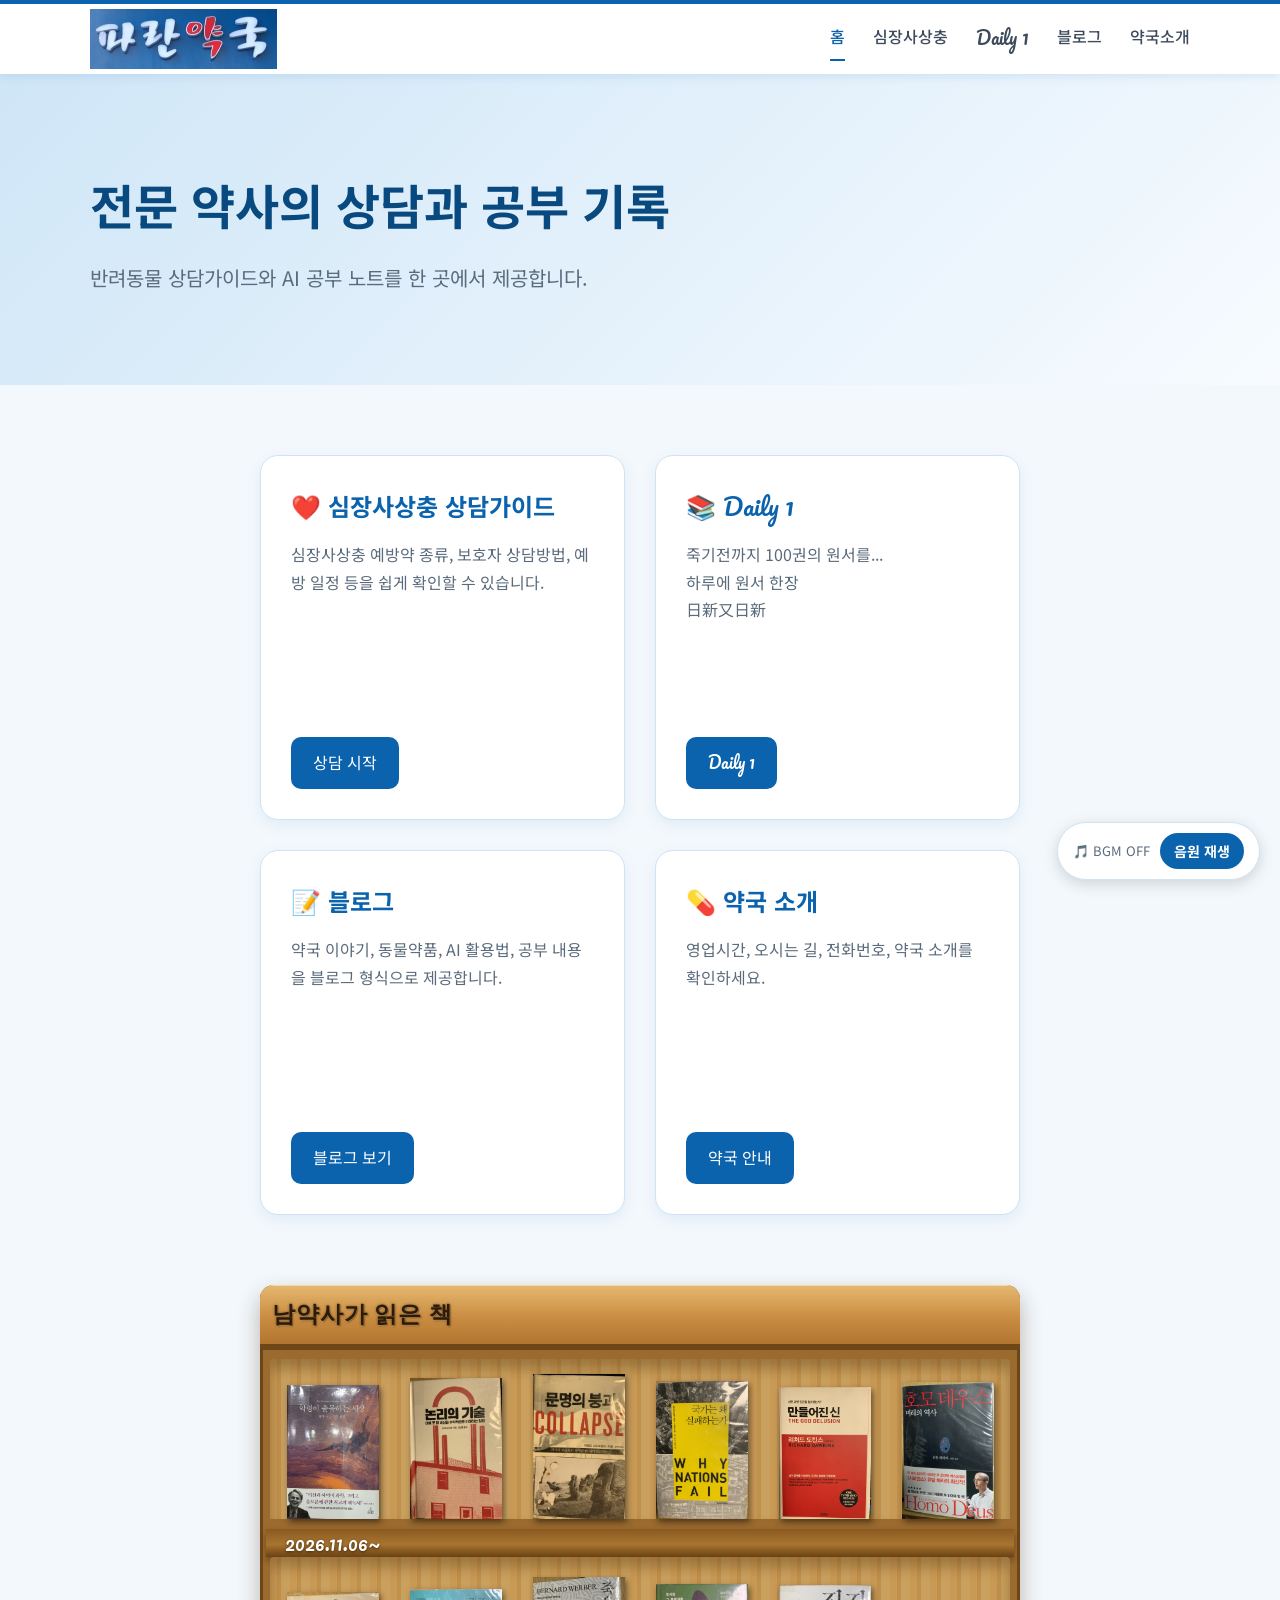
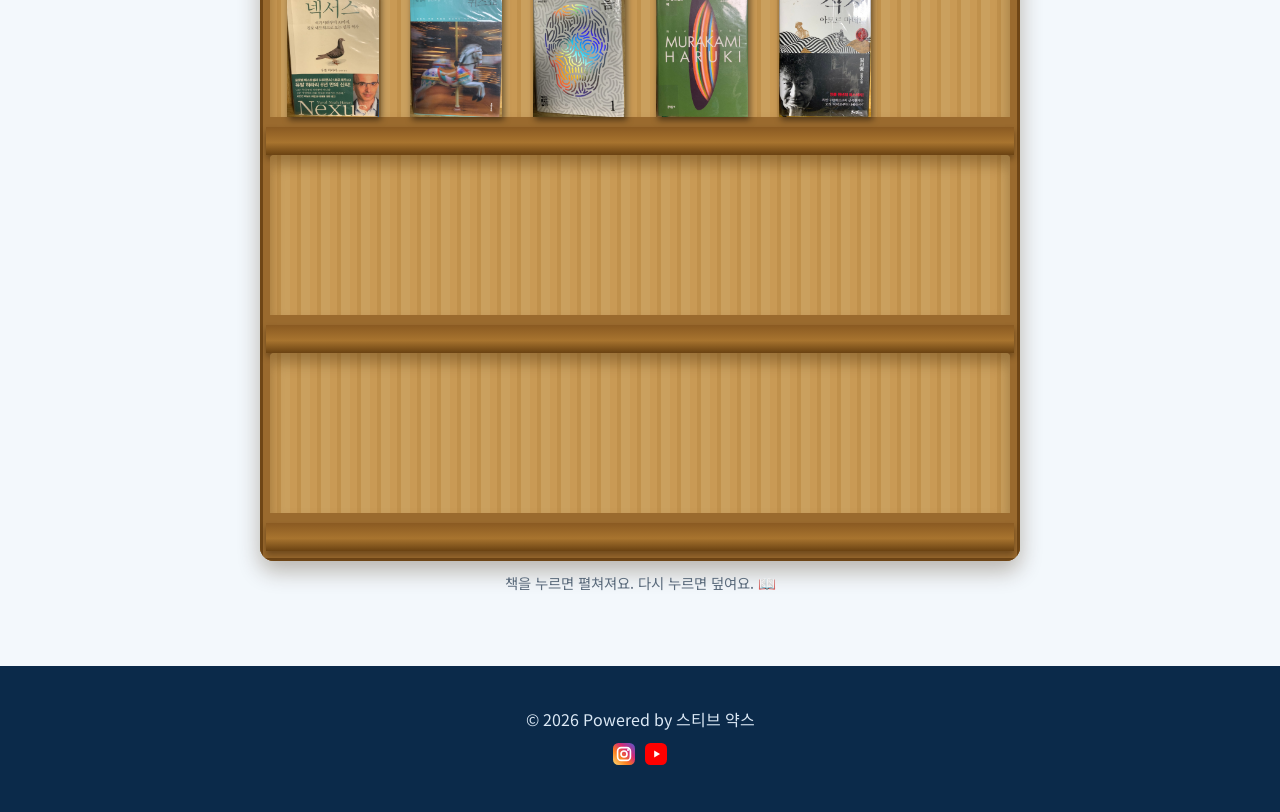
==== commit b0b3388f: "Read-books shelf: keep new books at the end (after 죽음 1) Co-Authored-By: Claude Sonnet 5.5 <noreply@" ====
--- a/index.html
+++ b/index.html
@@ -179,9 +179,9 @@
     {title:'호모 데우스',year:'',cover:'books/homo-deus.jpg',spread:'books/spread-homo-deus.jpg',url:'https://namyaksa.wixsite.com/paran/%EB%B3%B5%EC%A0%9C-%EC%9B%90%EC%84%9C-%EC%9D%BD%EA%B8%B0#homodeus',color:'#555'},
     {title:'넥서스',year:'',cover:'books/nexus.jpg',spread:'books/spread-nexus.jpg',url:'https://namyaksa.wixsite.com/paran/%EB%B3%B5%EC%A0%9C-%EC%9B%90%EC%84%9C-%EC%9D%BD%EA%B8%B0#nexus',color:'#555'},
     {title:'퀴즈쇼',year:'',cover:'books/quiz-show.jpg',spread:'books/spread-quiz-show.jpg',url:'https://namyaksa.wixsite.com/paran/%EB%B3%B5%EC%A0%9C-%EC%9B%90%EC%84%9C-%EC%9D%BD%EA%B8%B0#quizshow',color:'#555'},
+    {title:'죽음 1',year:'',cover:'books/death-1.jpg',spread:'books/spread-death-1.jpg',url:'https://namyaksa.wixsite.com/paran/%EB%B3%B5%EC%A0%9C-%EC%9B%90%EC%84%9C-%EC%9D%BD%EA%B8%B0#death',color:'#555'},
     {title:'도시와 그 불확실한 벽',year:'',cover:'books/uncertain-wall.jpg',spread:'books/spread-uncertain-wall.jpg',color:'#555'},
-    {title:'직지 1',year:'',cover:'books/jikji-1.jpg',spread:'books/spread-jikji-1.jpg',color:'#555'},
-    {title:'죽음 1',year:'',cover:'books/death-1.jpg',spread:'books/spread-death-1.jpg',url:'https://namyaksa.wixsite.com/paran/%EB%B3%B5%EC%A0%9C-%EC%9B%90%EC%84%9C-%EC%9D%BD%EA%B8%B0#death',color:'#555'}
+    {title:'직지 1',year:'',cover:'books/jikji-1.jpg',spread:'books/spread-jikji-1.jpg',color:'#555'}
   ];
   var ROWS=4, PER=6, body=document.getElementById('readBody'); if(!body) return;
   function closeAll(except){ var o=body.querySelectorAll('.opening'); for(var i=0;i<o.length;i++) if(o[i]!==except) o[i].classList.remove('opening'); }
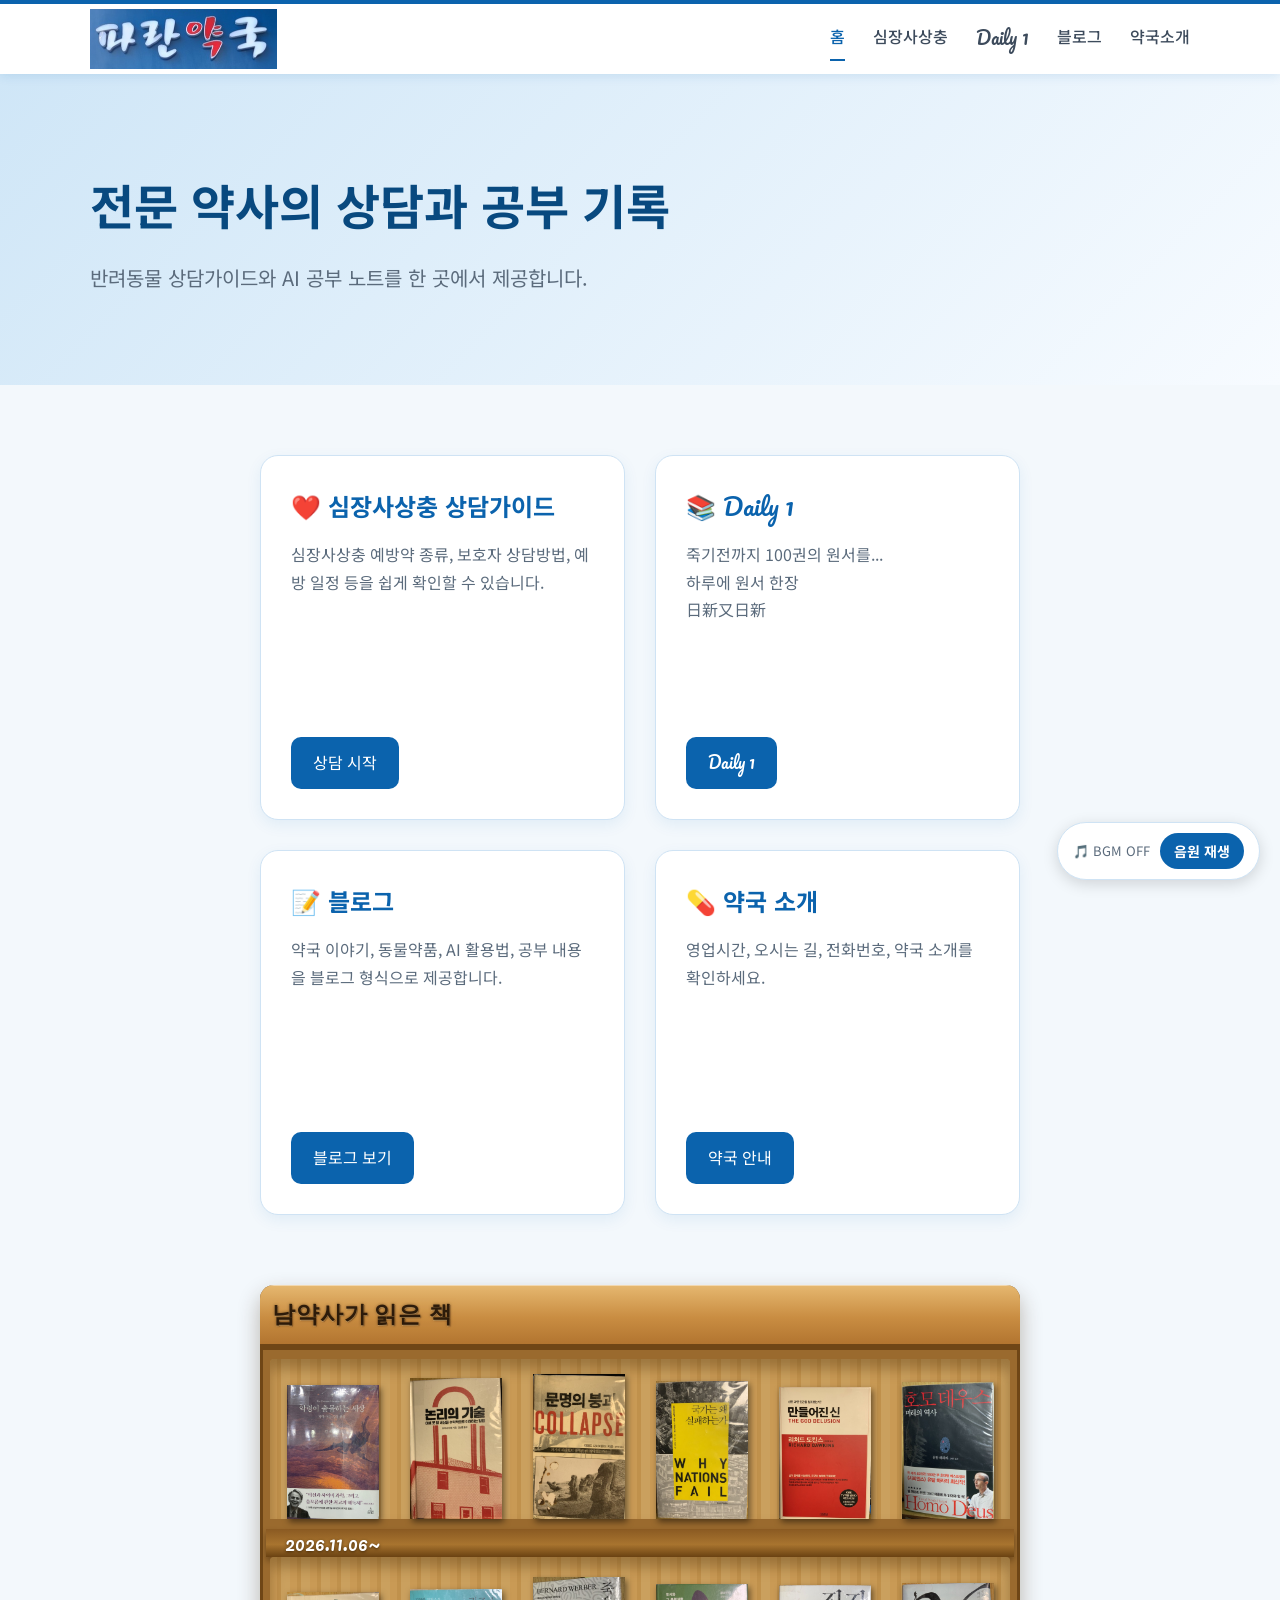
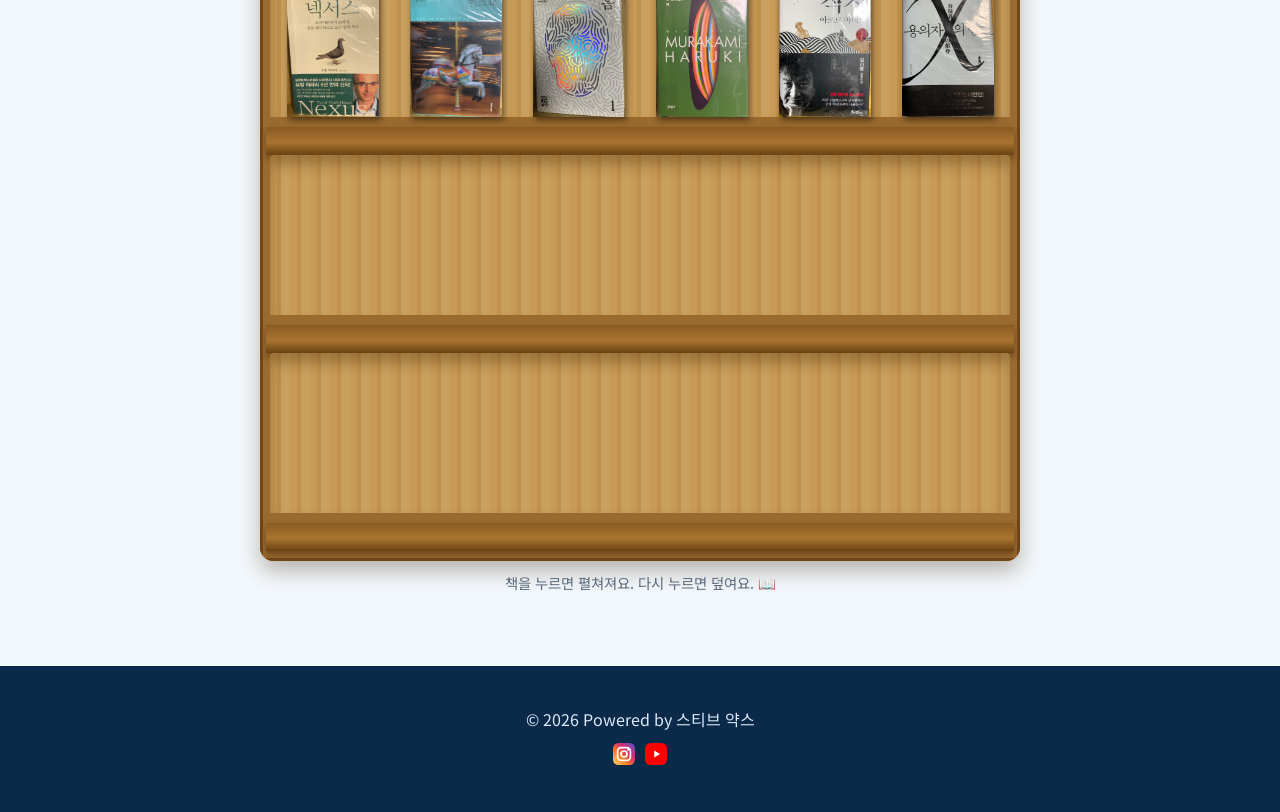
==== commit 7b1d8686: "Read-books shelf: add 용의자 X의 헌신 (#suspectx) Co-Authored-By: Claude Sonnet 5.5 <noreply@anthropic.com" ====
--- a/index.html
+++ b/index.html
@@ -180,8 +180,9 @@
     {title:'넥서스',year:'',cover:'books/nexus.jpg',spread:'books/spread-nexus.jpg',url:'https://namyaksa.wixsite.com/paran/%EB%B3%B5%EC%A0%9C-%EC%9B%90%EC%84%9C-%EC%9D%BD%EA%B8%B0#nexus',color:'#555'},
     {title:'퀴즈쇼',year:'',cover:'books/quiz-show.jpg',spread:'books/spread-quiz-show.jpg',url:'https://namyaksa.wixsite.com/paran/%EB%B3%B5%EC%A0%9C-%EC%9B%90%EC%84%9C-%EC%9D%BD%EA%B8%B0#quizshow',color:'#555'},
     {title:'죽음 1',year:'',cover:'books/death-1.jpg',spread:'books/spread-death-1.jpg',url:'https://namyaksa.wixsite.com/paran/%EB%B3%B5%EC%A0%9C-%EC%9B%90%EC%84%9C-%EC%9D%BD%EA%B8%B0#death',color:'#555'},
-    {title:'도시와 그 불확실한 벽',year:'',cover:'books/uncertain-wall.jpg',spread:'books/spread-uncertain-wall.jpg',color:'#555'},
-    {title:'직지 1',year:'',cover:'books/jikji-1.jpg',spread:'books/spread-jikji-1.jpg',color:'#555'}
+    {title:'도시와 그 불확실한 벽',year:'',cover:'books/uncertain-wall.jpg',spread:'books/spread-uncertain-wall.jpg',url:'https://namyaksa.wixsite.com/paran/%EB%B3%B5%EC%A0%9C-%EC%9B%90%EC%84%9C-%EC%9D%BD%EA%B8%B0#uncertain',color:'#555'},
+    {title:'직지 1',year:'',cover:'books/jikji-1.jpg',spread:'books/spread-jikji-1.jpg',url:'https://namyaksa.wixsite.com/paran/%EB%B3%B5%EC%A0%9C-%EC%9B%90%EC%84%9C-%EC%9D%BD%EA%B8%B0#jikji',color:'#555'},
+    {title:'용의자 X의 헌신',year:'',cover:'books/suspect-x.jpg',spread:'books/spread-suspect-x.jpg',url:'https://namyaksa.wixsite.com/paran/%EB%B3%B5%EC%A0%9C-%EC%9B%90%EC%84%9C-%EC%9D%BD%EA%B8%B0#suspectx',color:'#555'}
   ];
   var ROWS=4, PER=6, body=document.getElementById('readBody'); if(!body) return;
   function closeAll(except){ var o=body.querySelectorAll('.opening'); for(var i=0;i<o.length;i++) if(o[i]!==except) o[i].classList.remove('opening'); }
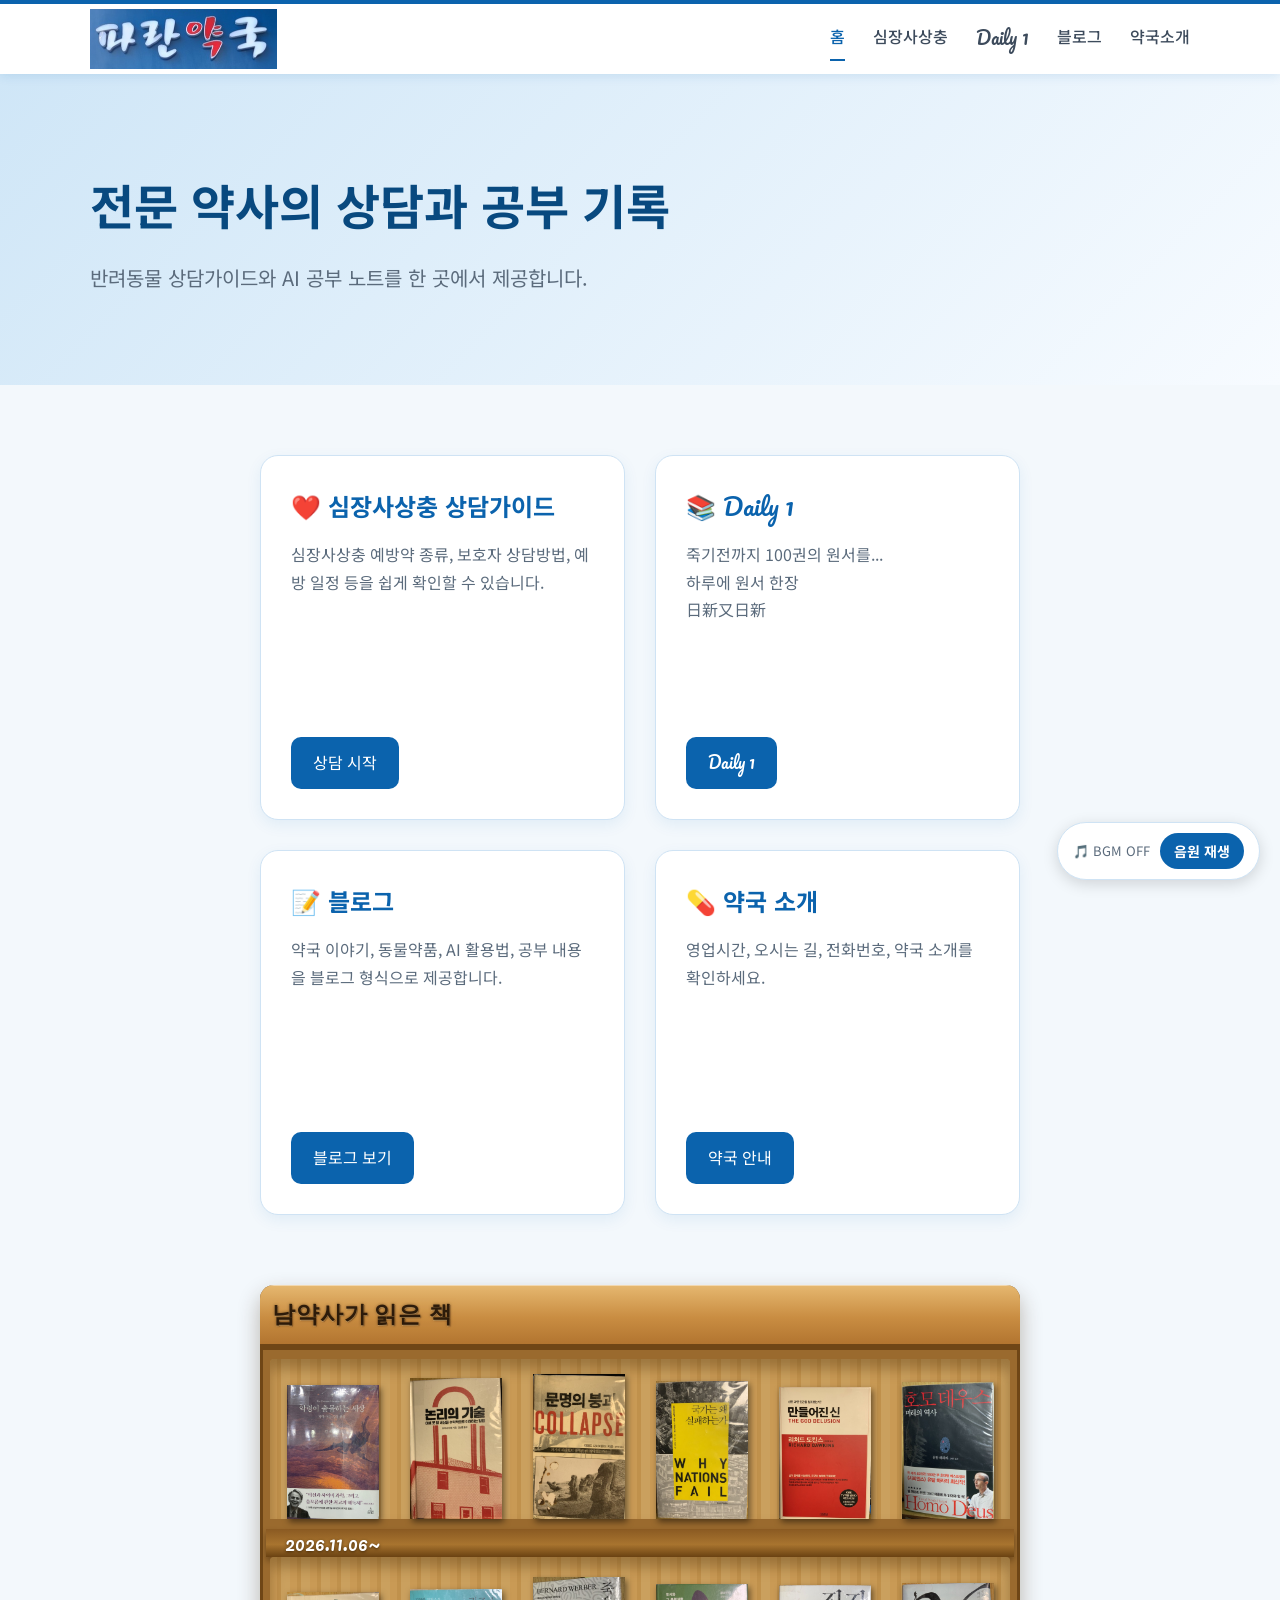
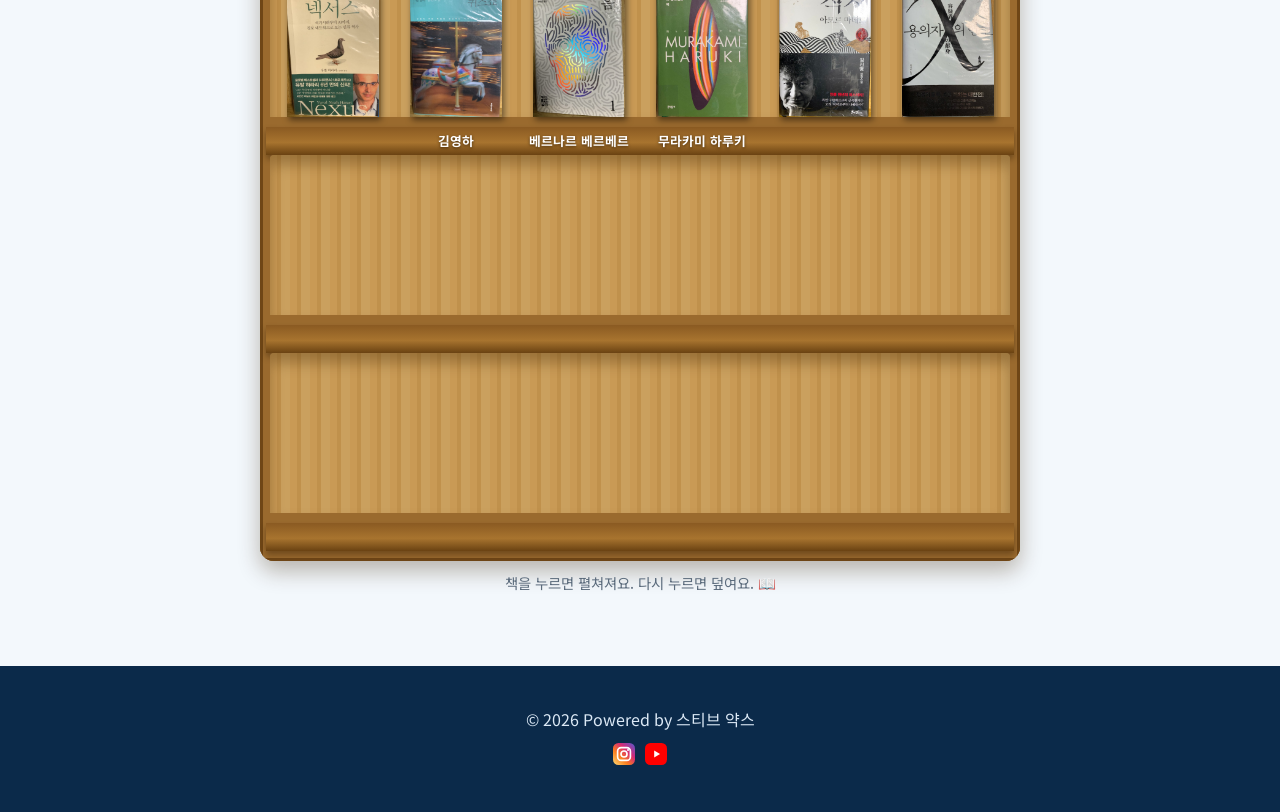
==== commit 9a175728: "Shelf: show author under 퀴즈쇼, 죽음 1, 도시와 그 불확실한 벽 Co-Authored-By: Claude Sonnet 5.5 <noreply@anthropi" ====
--- a/index.html
+++ b/index.html
@@ -10,7 +10,7 @@
 
 <link rel="preconnect" href="https://fonts.googleapis.com">
 <link rel="stylesheet" href="https://fonts.googleapis.com/css2?family=Pacifico&display=swap">
-<link rel="stylesheet" href="style.css?v=20261079">
+<link rel="stylesheet" href="style.css?v=20261080">
 
 </head>
 
@@ -178,9 +178,9 @@
     {title:'만들어진 신',year:'',cover:'books/god-delusion.jpg',spread:'books/spread-god-delusion.jpg',url:'https://namyaksa.wixsite.com/paran/%EB%B3%B5%EC%A0%9C-%EC%9B%90%EC%84%9C-%EC%9D%BD%EA%B8%B0#delusion',color:'#555'},
     {title:'호모 데우스',year:'',cover:'books/homo-deus.jpg',spread:'books/spread-homo-deus.jpg',url:'https://namyaksa.wixsite.com/paran/%EB%B3%B5%EC%A0%9C-%EC%9B%90%EC%84%9C-%EC%9D%BD%EA%B8%B0#homodeus',color:'#555'},
     {title:'넥서스',year:'',cover:'books/nexus.jpg',spread:'books/spread-nexus.jpg',url:'https://namyaksa.wixsite.com/paran/%EB%B3%B5%EC%A0%9C-%EC%9B%90%EC%84%9C-%EC%9D%BD%EA%B8%B0#nexus',color:'#555'},
-    {title:'퀴즈쇼',year:'',cover:'books/quiz-show.jpg',spread:'books/spread-quiz-show.jpg',url:'https://namyaksa.wixsite.com/paran/%EB%B3%B5%EC%A0%9C-%EC%9B%90%EC%84%9C-%EC%9D%BD%EA%B8%B0#quizshow',color:'#555'},
-    {title:'죽음 1',year:'',cover:'books/death-1.jpg',spread:'books/spread-death-1.jpg',url:'https://namyaksa.wixsite.com/paran/%EB%B3%B5%EC%A0%9C-%EC%9B%90%EC%84%9C-%EC%9D%BD%EA%B8%B0#death',color:'#555'},
-    {title:'도시와 그 불확실한 벽',year:'',cover:'books/uncertain-wall.jpg',spread:'books/spread-uncertain-wall.jpg',url:'https://namyaksa.wixsite.com/paran/%EB%B3%B5%EC%A0%9C-%EC%9B%90%EC%84%9C-%EC%9D%BD%EA%B8%B0#uncertain',color:'#555'},
+    {title:'퀴즈쇼',author:'김영하',year:'',cover:'books/quiz-show.jpg',spread:'books/spread-quiz-show.jpg',url:'https://namyaksa.wixsite.com/paran/%EB%B3%B5%EC%A0%9C-%EC%9B%90%EC%84%9C-%EC%9D%BD%EA%B8%B0#quizshow',color:'#555'},
+    {title:'죽음 1',author:'베르나르 베르베르',year:'',cover:'books/death-1.jpg',spread:'books/spread-death-1.jpg',url:'https://namyaksa.wixsite.com/paran/%EB%B3%B5%EC%A0%9C-%EC%9B%90%EC%84%9C-%EC%9D%BD%EA%B8%B0#death',color:'#555'},
+    {title:'도시와 그 불확실한 벽',author:'무라카미 하루키',year:'',cover:'books/uncertain-wall.jpg',spread:'books/spread-uncertain-wall.jpg',url:'https://namyaksa.wixsite.com/paran/%EB%B3%B5%EC%A0%9C-%EC%9B%90%EC%84%9C-%EC%9D%BD%EA%B8%B0#uncertain',color:'#555'},
     {title:'직지 1',year:'',cover:'books/jikji-1.jpg',spread:'books/spread-jikji-1.jpg',url:'https://namyaksa.wixsite.com/paran/%EB%B3%B5%EC%A0%9C-%EC%9B%90%EC%84%9C-%EC%9D%BD%EA%B8%B0#jikji',color:'#555'},
     {title:'용의자 X의 헌신',year:'',cover:'books/suspect-x.jpg',spread:'books/spread-suspect-x.jpg',url:'https://namyaksa.wixsite.com/paran/%EB%B3%B5%EC%A0%9C-%EC%9B%90%EC%84%9C-%EC%9D%BD%EA%B8%B0#suspectx',color:'#555'}
   ];
@@ -217,7 +217,7 @@
     }
     row.appendChild(slots); body.appendChild(row);
     var plank=document.createElement('div'); plank.className='bc-plank';
-    for(var k=0;k<PER;k++){ var yr=document.createElement('div'); yr.className='bc-year'; var bk2=BOOKS[r*PER+k]; yr.textContent=(bk2&&bk2.year)?bk2.year:''; plank.appendChild(yr); }
+    for(var k=0;k<PER;k++){ var yr=document.createElement('div'); yr.className='bc-year'; var bk2=BOOKS[r*PER+k]; yr.textContent=(bk2&&bk2.year)?bk2.year:''; if(bk2&&!bk2.year&&bk2.author){ yr.className='bc-author'; yr.textContent=bk2.author; } plank.appendChild(yr); }
     body.appendChild(plank);
   }
 })();
--- a/style.css
+++ b/style.css
@@ -445,3 +445,7 @@
 
 .home-case{max-width:760px;margin:34px auto 10px;}
 .home-case .bc-note{margin:10px 0 0;color:var(--sub);font-size:.9rem;}
+
+.bc-author{text-align:center;font-weight:700;font-size:.56rem;line-height:1.15;color:#fff;text-shadow:0 1px 3px rgba(60,35,5,.9);word-break:keep-all;}
+@media(min-width:769px){.bc-author{font-size:.8rem;}}
+@container (max-width:559px){.bc-author{font-size:.56rem;}}
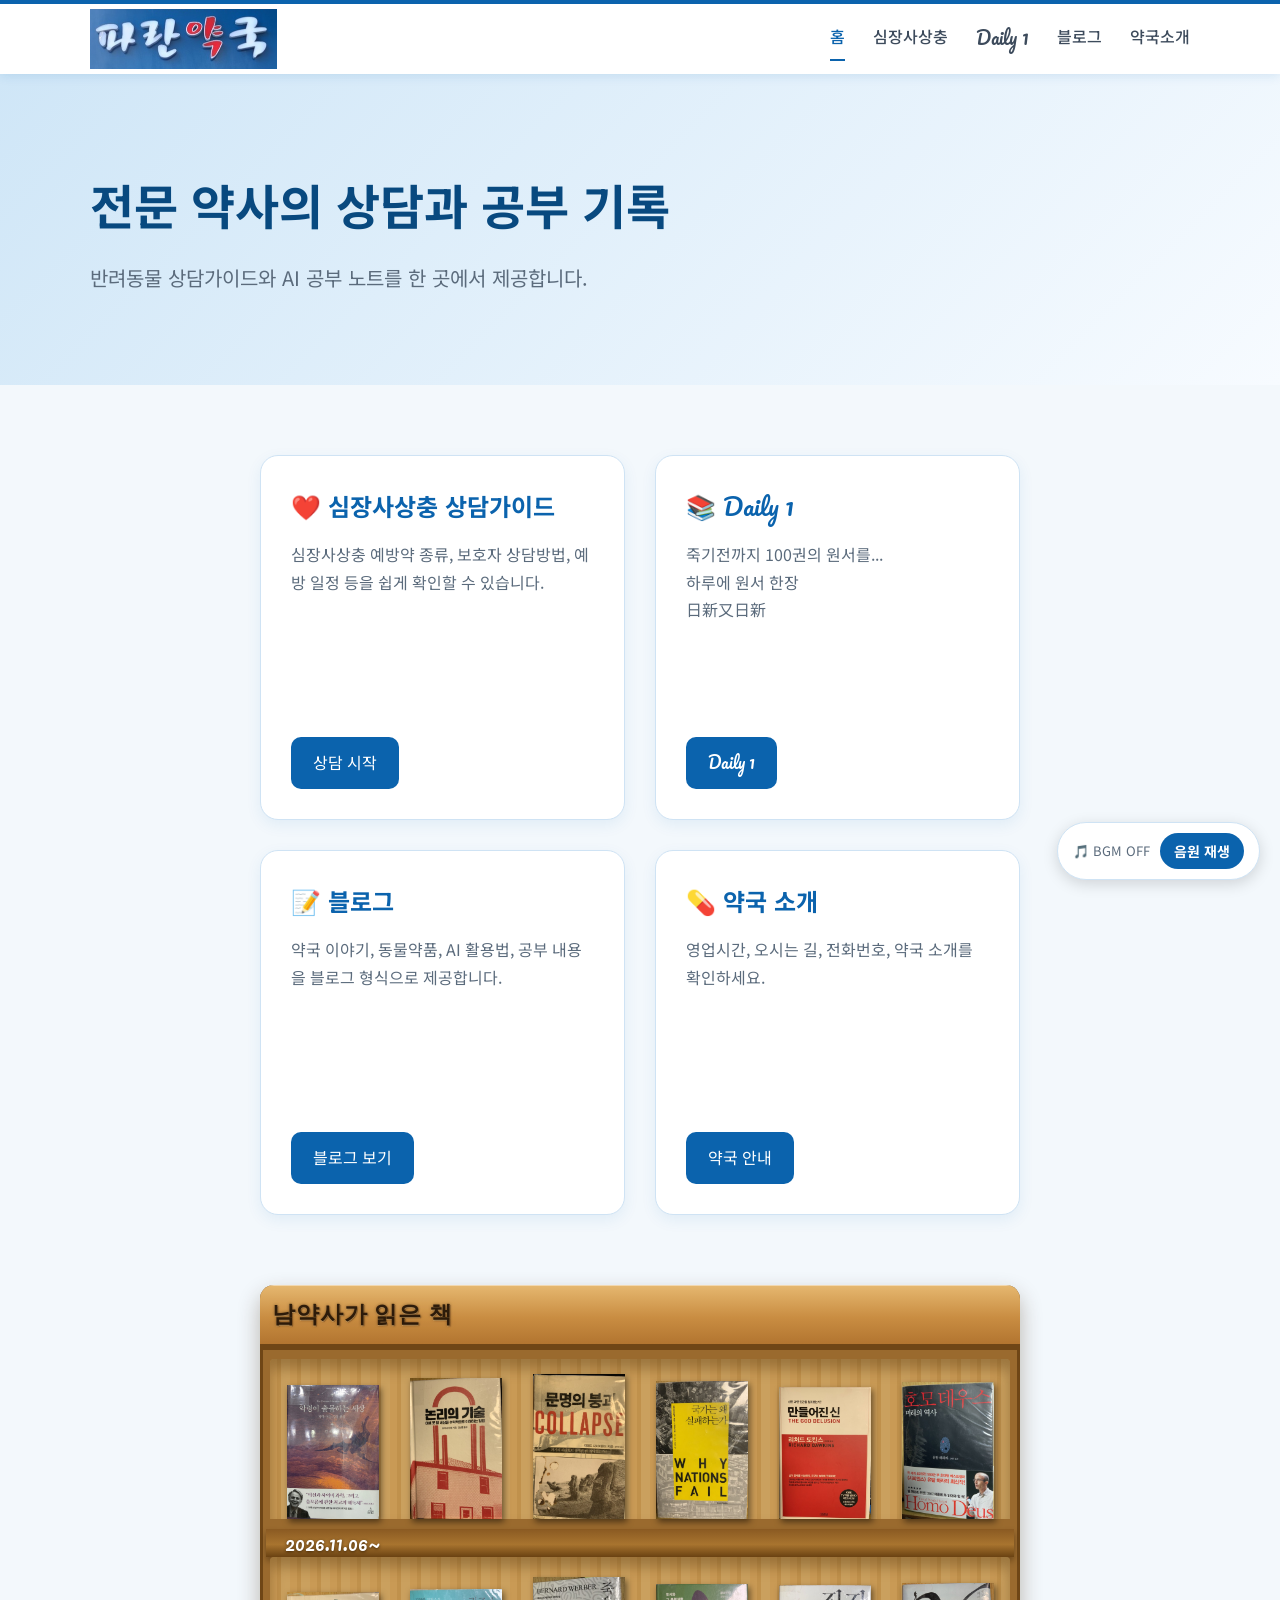
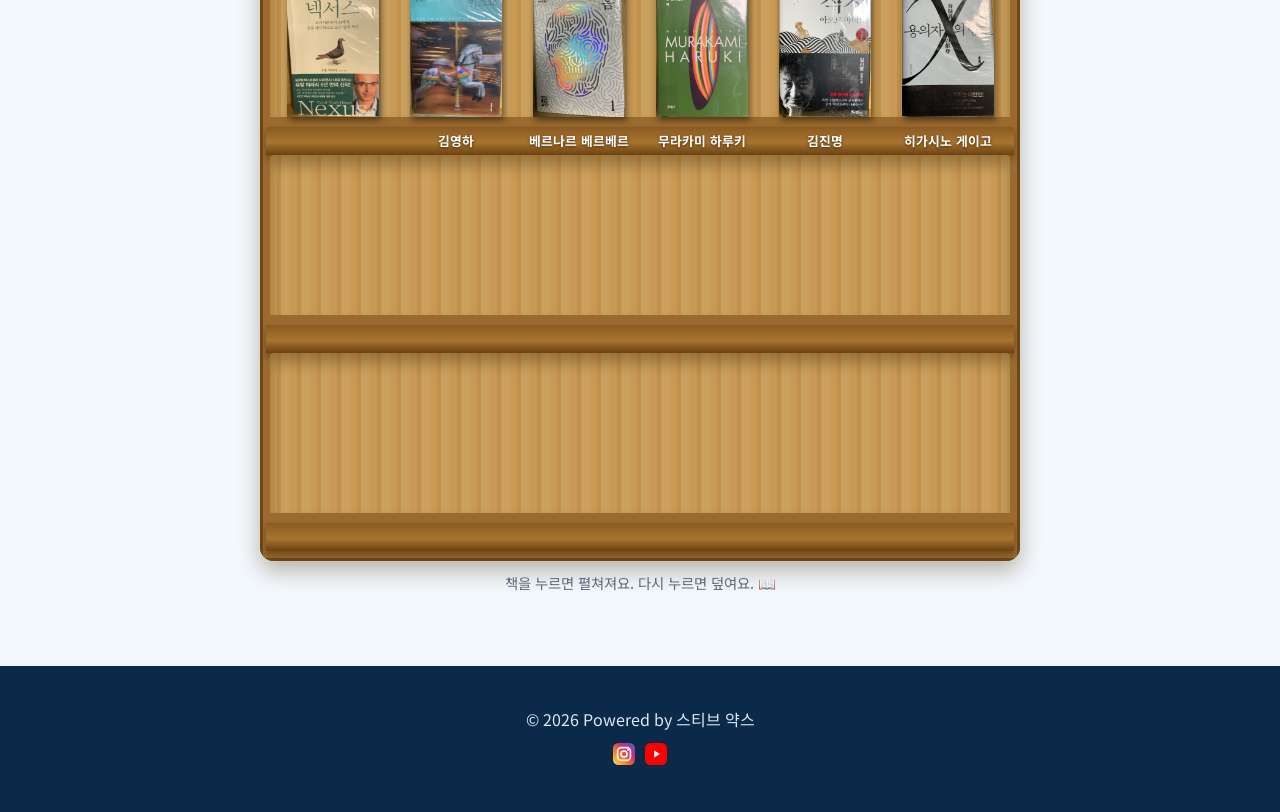
==== commit 633c2cb6: "Shelf: authors for 직지 1, 용의자 X의 헌신 Co-Authored-By: Claude Sonnet 5.5 <noreply@anthropic.com> Claude-" ====
--- a/index.html
+++ b/index.html
@@ -181,8 +181,8 @@
     {title:'퀴즈쇼',author:'김영하',year:'',cover:'books/quiz-show.jpg',spread:'books/spread-quiz-show.jpg',url:'https://namyaksa.wixsite.com/paran/%EB%B3%B5%EC%A0%9C-%EC%9B%90%EC%84%9C-%EC%9D%BD%EA%B8%B0#quizshow',color:'#555'},
     {title:'죽음 1',author:'베르나르 베르베르',year:'',cover:'books/death-1.jpg',spread:'books/spread-death-1.jpg',url:'https://namyaksa.wixsite.com/paran/%EB%B3%B5%EC%A0%9C-%EC%9B%90%EC%84%9C-%EC%9D%BD%EA%B8%B0#death',color:'#555'},
     {title:'도시와 그 불확실한 벽',author:'무라카미 하루키',year:'',cover:'books/uncertain-wall.jpg',spread:'books/spread-uncertain-wall.jpg',url:'https://namyaksa.wixsite.com/paran/%EB%B3%B5%EC%A0%9C-%EC%9B%90%EC%84%9C-%EC%9D%BD%EA%B8%B0#uncertain',color:'#555'},
-    {title:'직지 1',year:'',cover:'books/jikji-1.jpg',spread:'books/spread-jikji-1.jpg',url:'https://namyaksa.wixsite.com/paran/%EB%B3%B5%EC%A0%9C-%EC%9B%90%EC%84%9C-%EC%9D%BD%EA%B8%B0#jikji',color:'#555'},
-    {title:'용의자 X의 헌신',year:'',cover:'books/suspect-x.jpg',spread:'books/spread-suspect-x.jpg',url:'https://namyaksa.wixsite.com/paran/%EB%B3%B5%EC%A0%9C-%EC%9B%90%EC%84%9C-%EC%9D%BD%EA%B8%B0#suspectx',color:'#555'}
+    {title:'직지 1',author:'김진명',year:'',cover:'books/jikji-1.jpg',spread:'books/spread-jikji-1.jpg',url:'https://namyaksa.wixsite.com/paran/%EB%B3%B5%EC%A0%9C-%EC%9B%90%EC%84%9C-%EC%9D%BD%EA%B8%B0#jikji',color:'#555'},
+    {title:'용의자 X의 헌신',author:'히가시노 게이고',year:'',cover:'books/suspect-x.jpg',spread:'books/spread-suspect-x.jpg',url:'https://namyaksa.wixsite.com/paran/%EB%B3%B5%EC%A0%9C-%EC%9B%90%EC%84%9C-%EC%9D%BD%EA%B8%B0#suspectx',color:'#555'}
   ];
   var ROWS=4, PER=6, body=document.getElementById('readBody'); if(!body) return;
   function closeAll(except){ var o=body.querySelectorAll('.opening'); for(var i=0;i<o.length;i++) if(o[i]!==except) o[i].classList.remove('opening'); }
